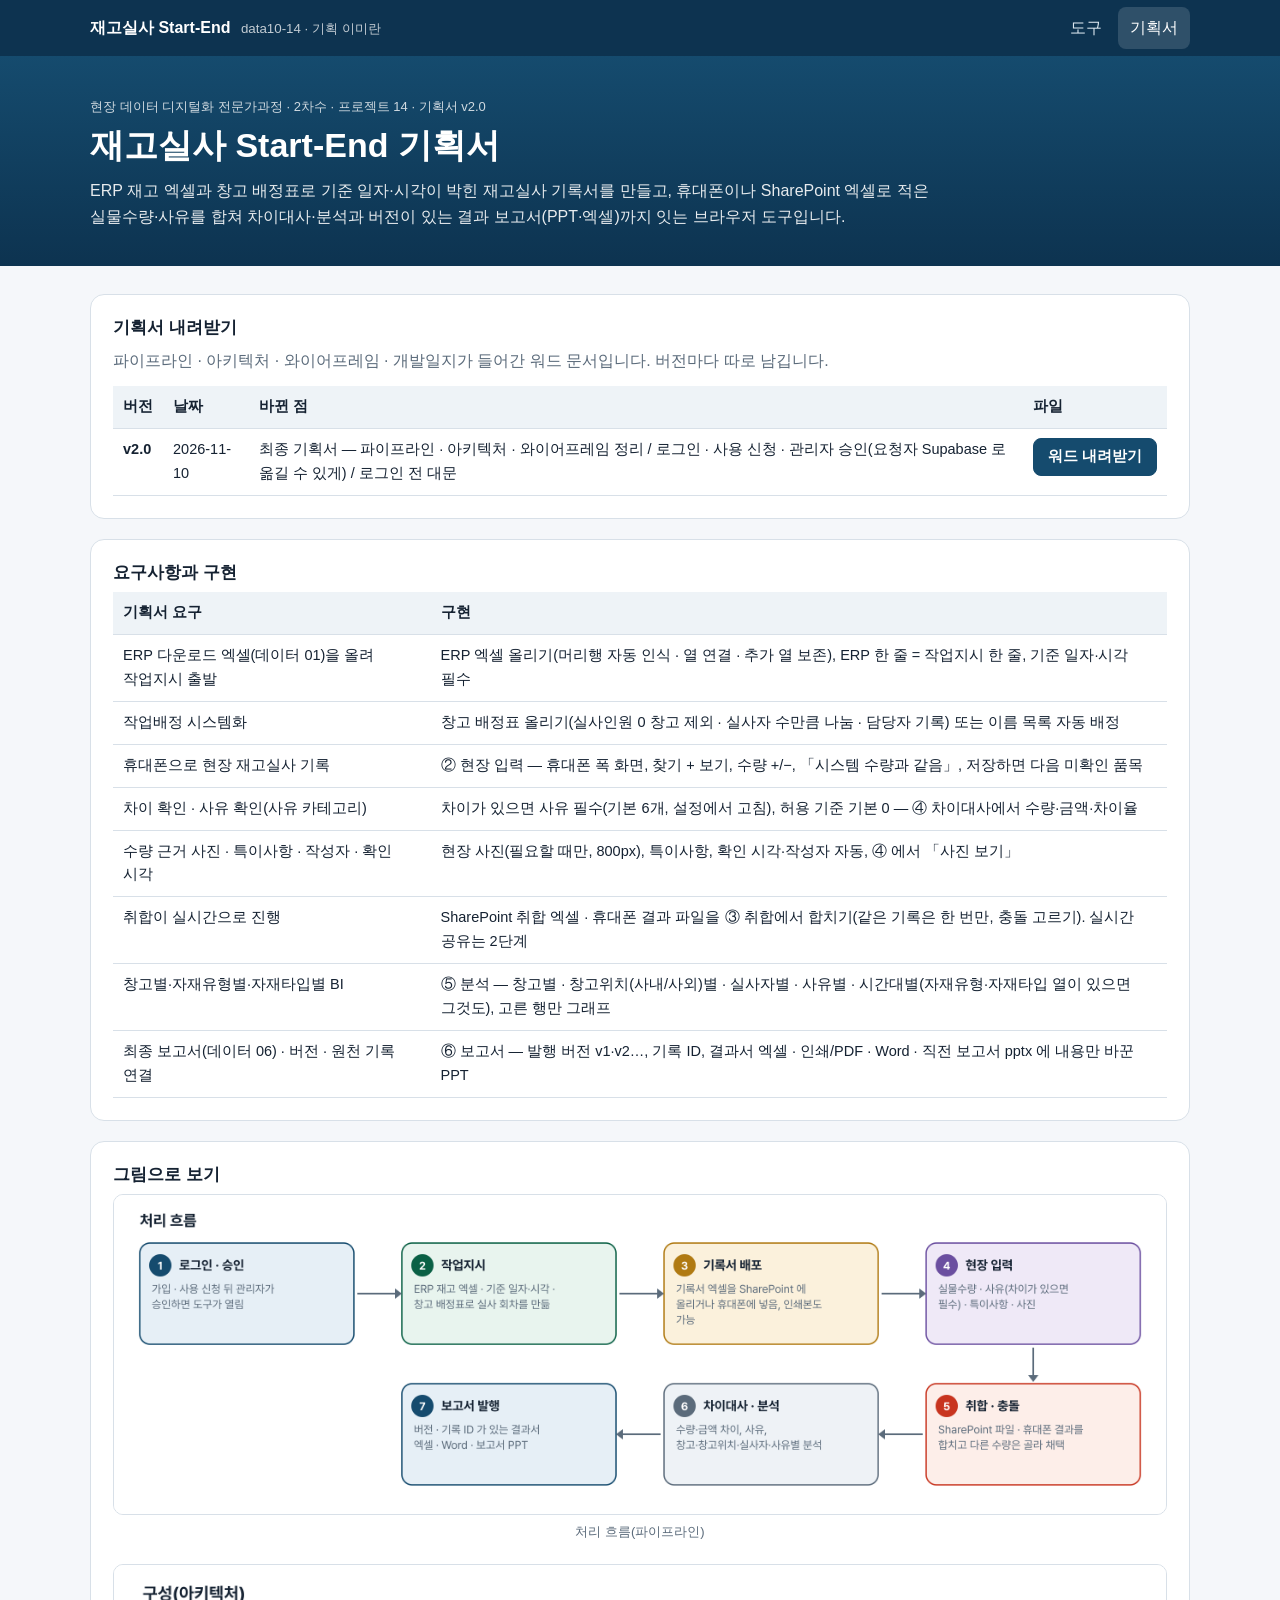
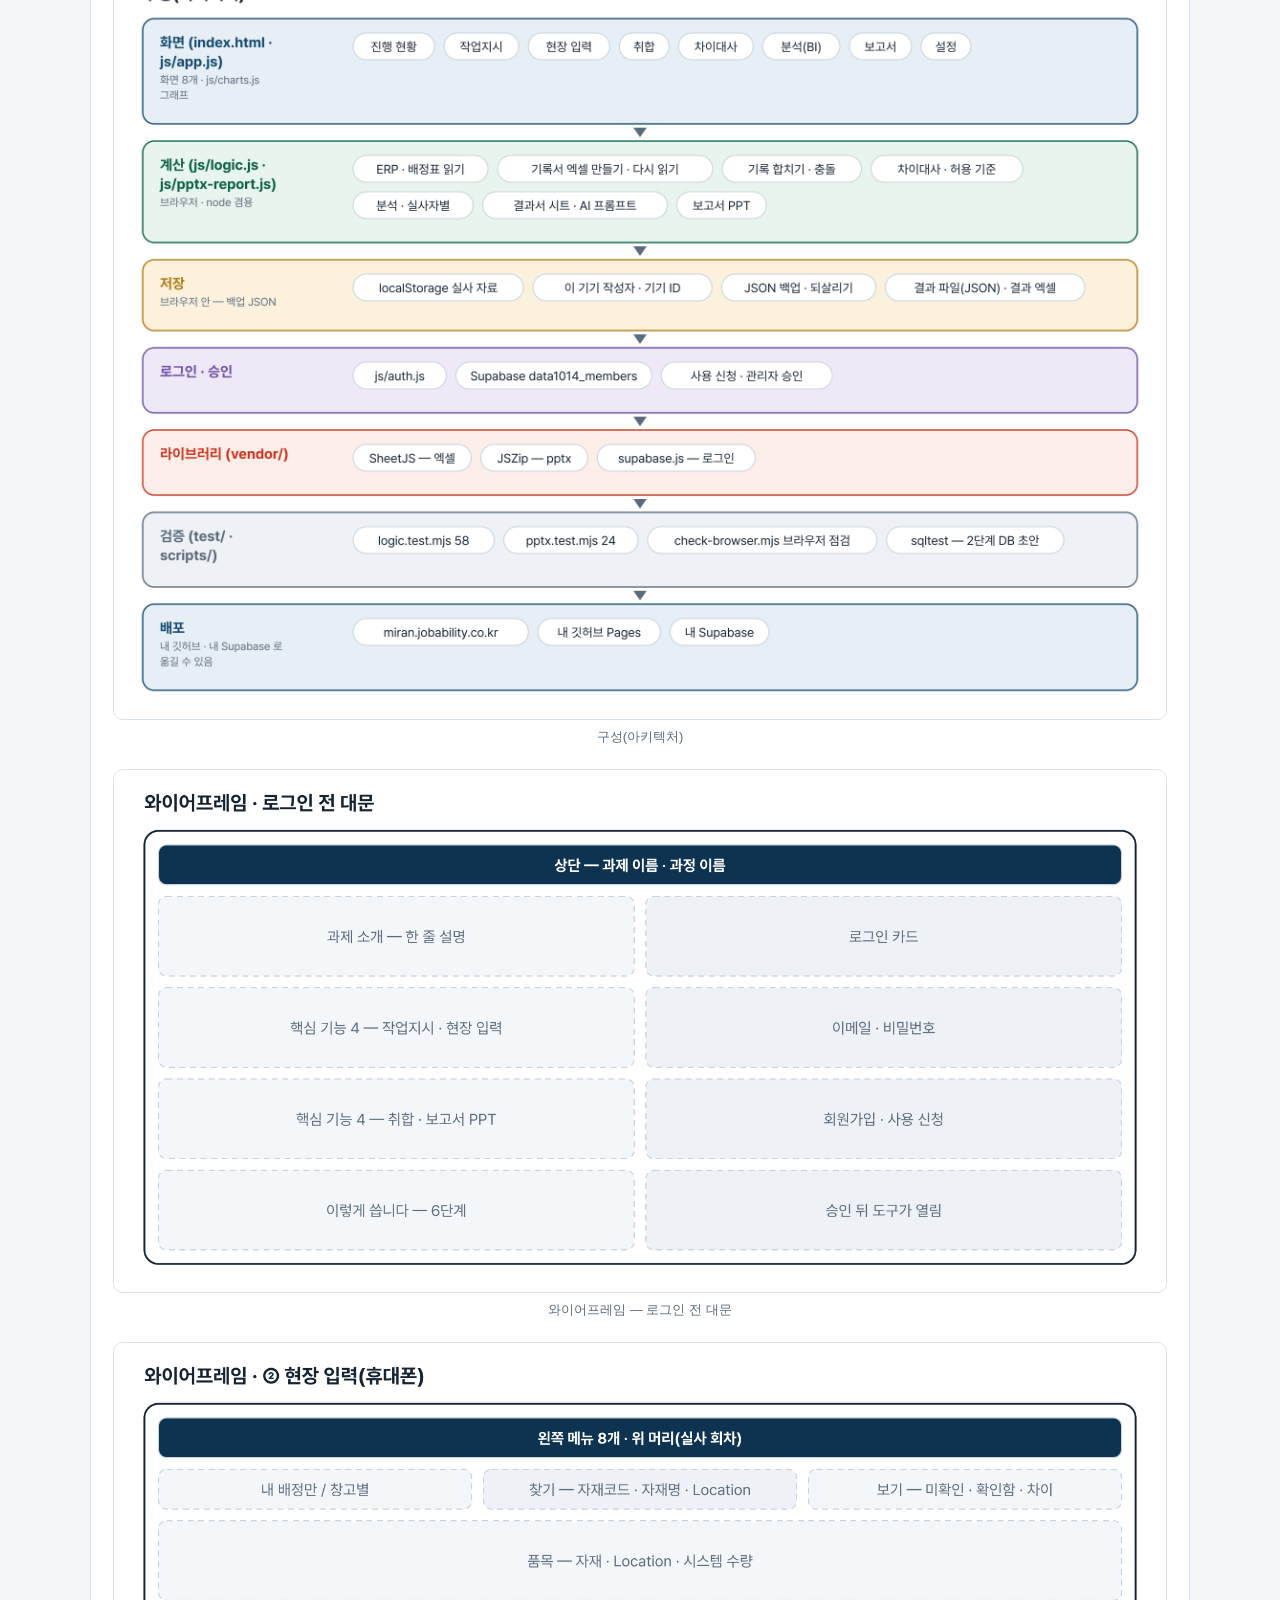
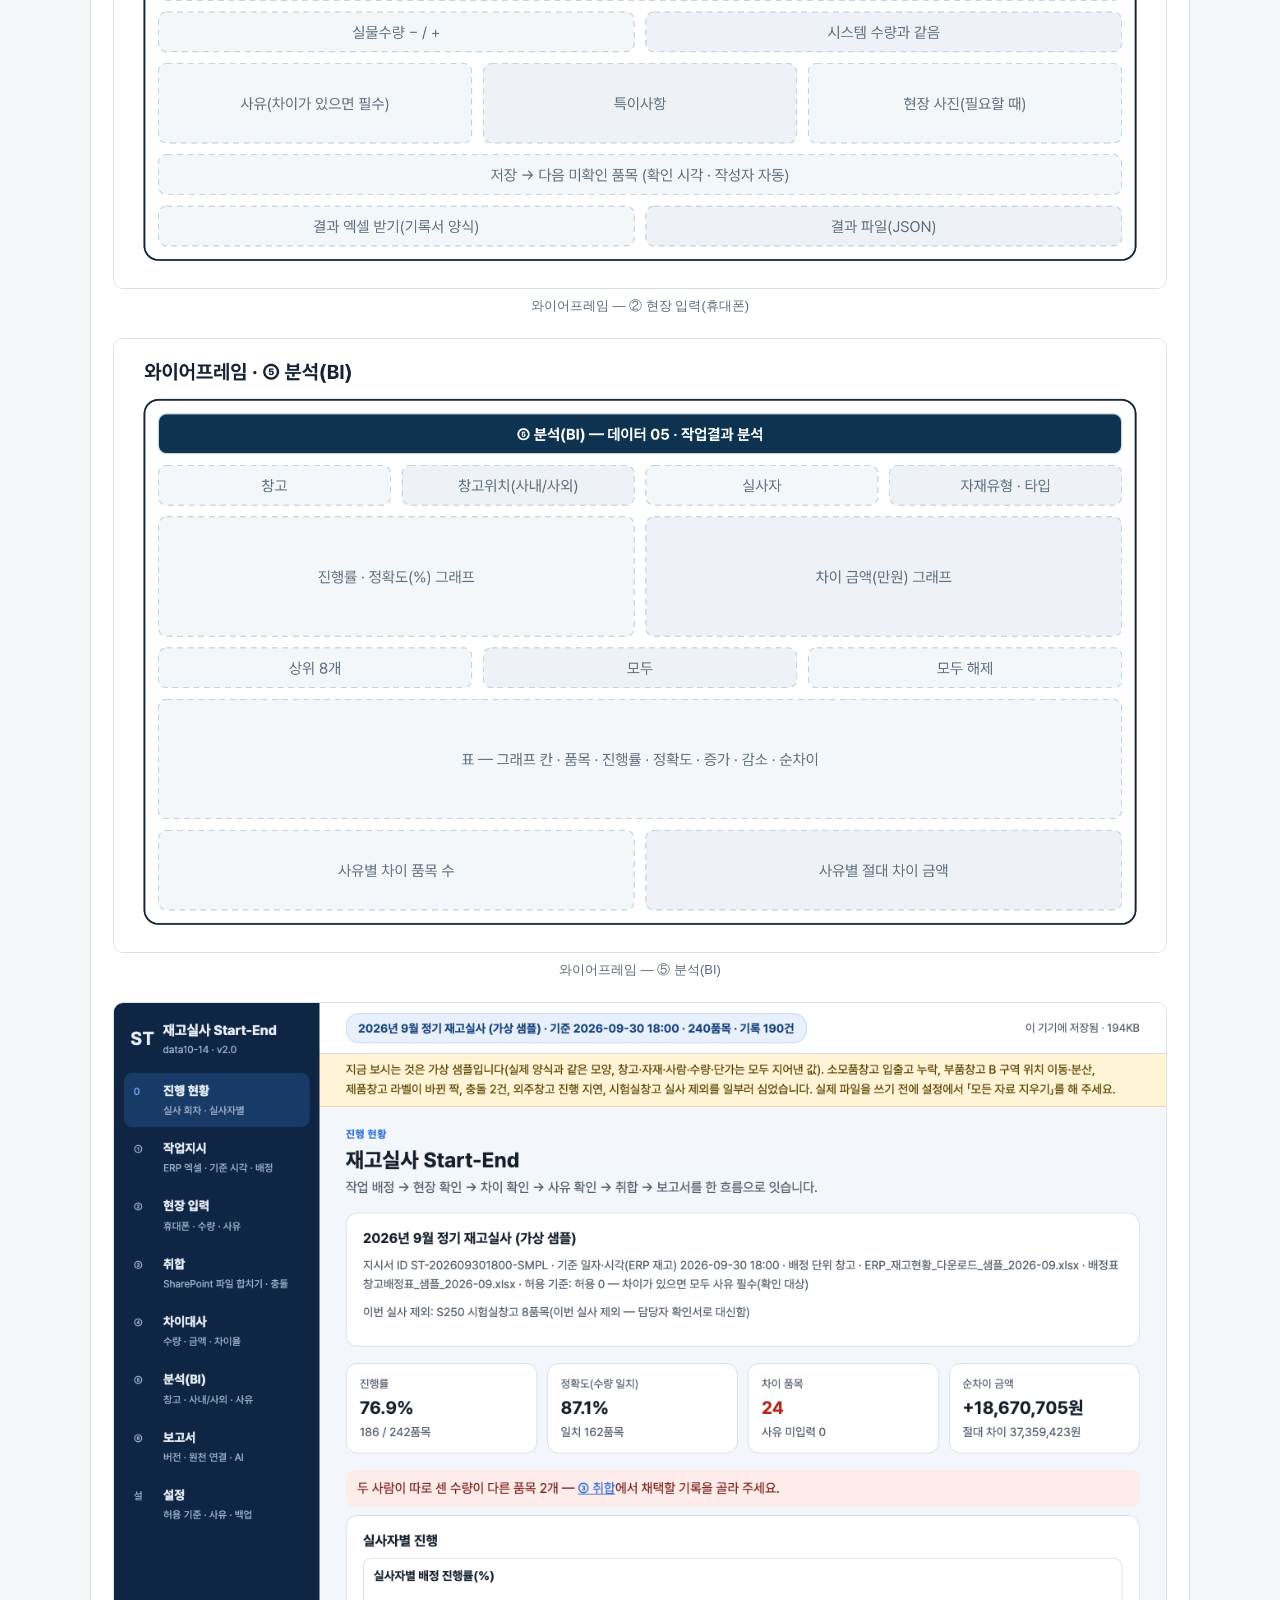
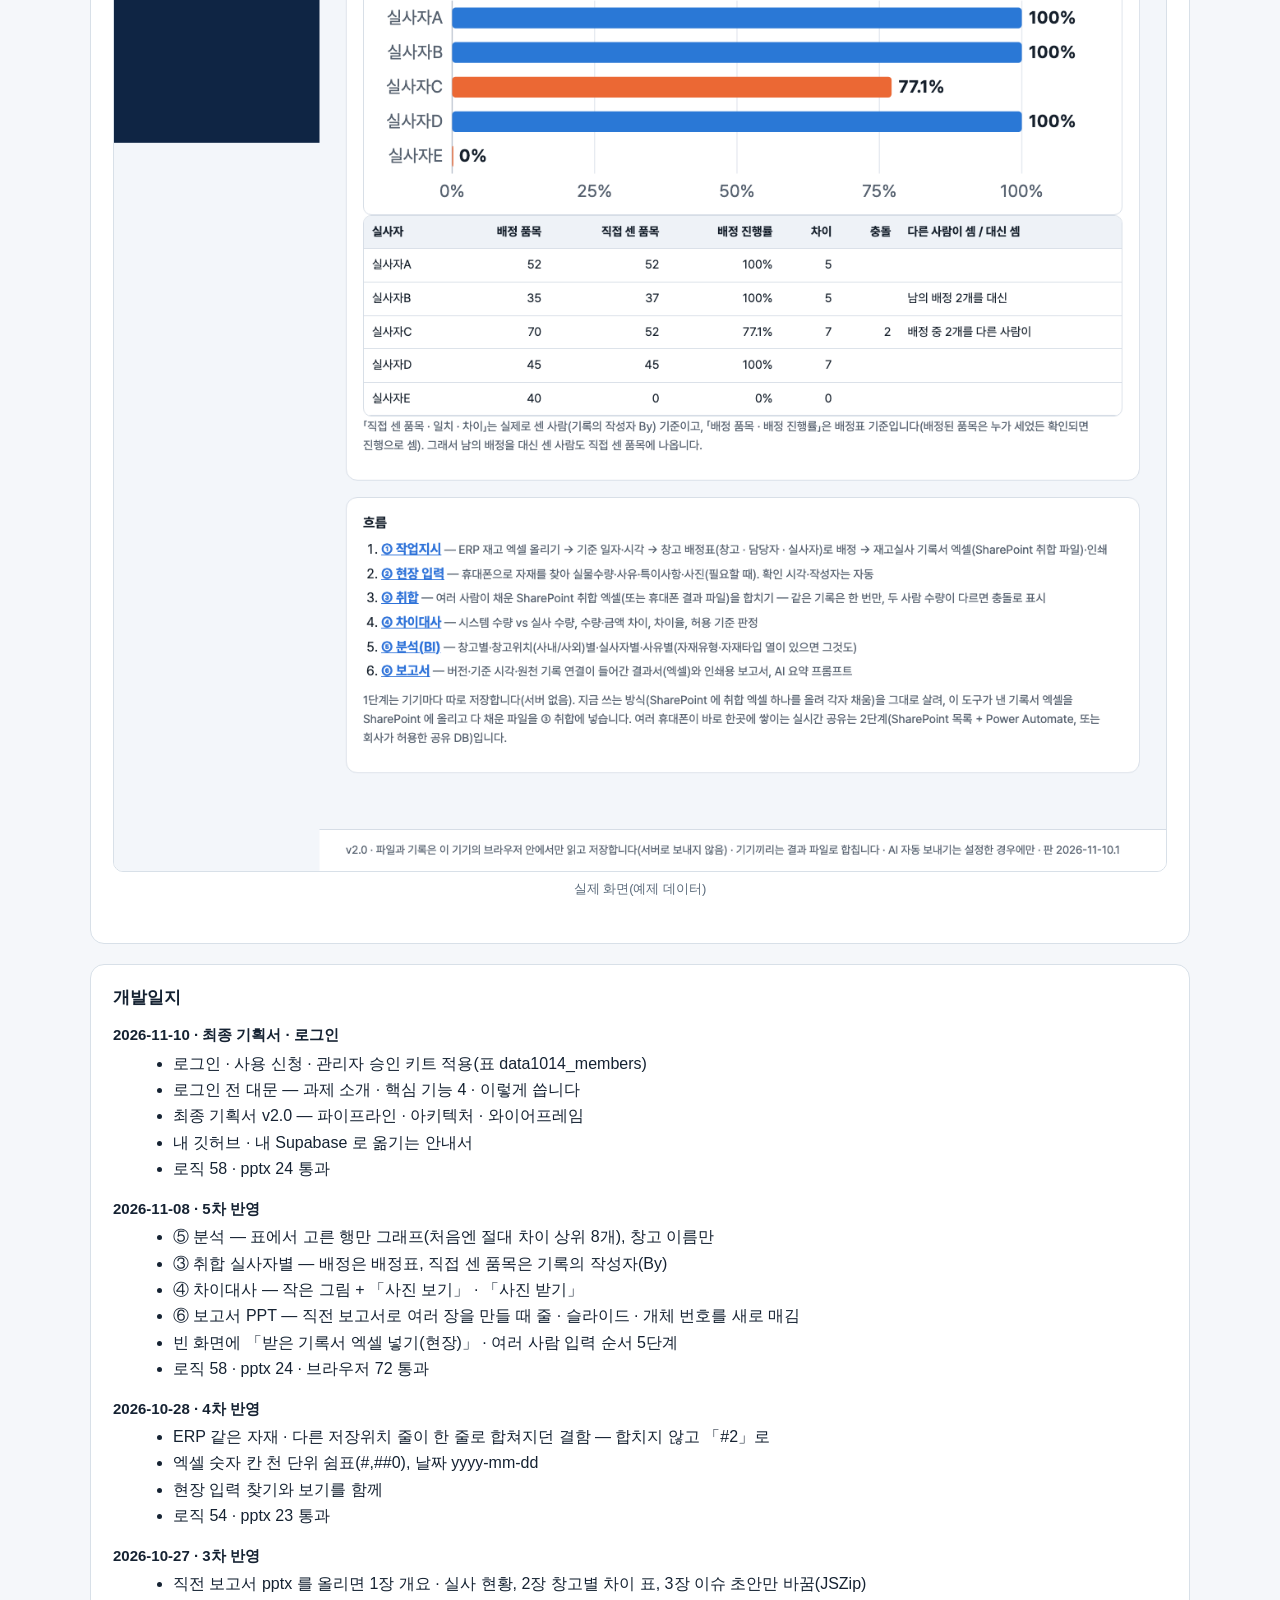
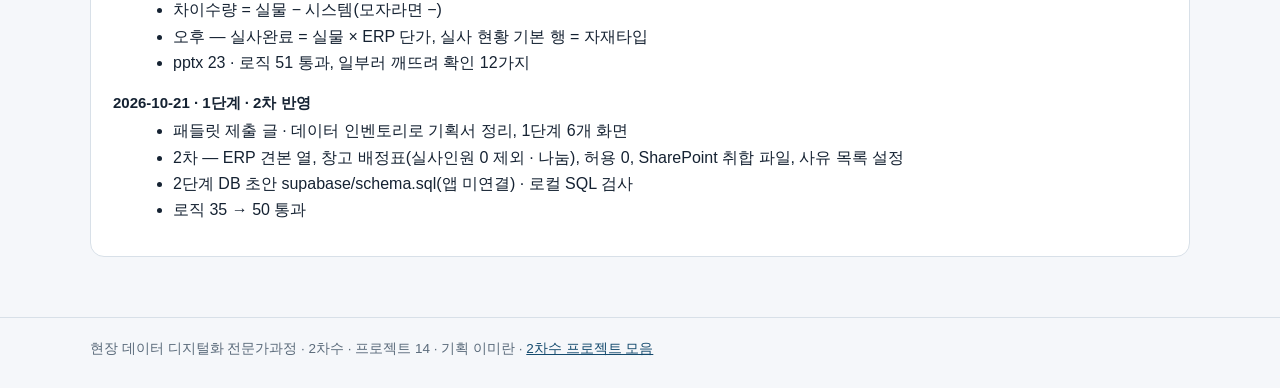
==== plan.html @ 68ce9b61 "v2.0 — 로그인·사용 승인 · 로그인 전 대문 · 최종 기획서 · 요청 반영(08·09·13) Co-Authored-By: Claude Opus 5.5 <noreply@anth" ====
<!DOCTYPE html>
<html lang="ko">
<head>
<meta charset="UTF-8">
<meta name="viewport" content="width=device-width, initial-scale=1.0">
<title>기획서 — 재고실사 Start-End</title>
<meta name="robots" content="index,follow">
<link rel="icon" href="favicon.svg" type="image/svg+xml">
<link rel="stylesheet" href="css/style.css">
<style>
.plan-figs figure{margin:0 0 22px;} .plan-figs img{width:100%;height:auto;border:1px solid var(--line);border-radius:10px;background:#fff;}
.plan-figs figcaption{font-size:13px;color:var(--sub);text-align:center;margin-top:6px;}
.plan td{white-space:normal;} .plan td .btn{min-height:36px;white-space:nowrap;}
h3{font-size:15px;margin:16px 0 6px;} main ul{margin:0 0 10px 20px;}
:root{--ink:#152232;--sub:#5b6b7b;--line:#d8e0e8;--brand:#154b6e;--bg:#f5f7fa;--container-pad:20px}
@media (min-width:640px){:root{--container-pad:28px}} @media (min-width:1024px){:root{--container-pad:40px}}
*{box-sizing:border-box} body{margin:0;background:var(--bg);color:var(--ink);font:16px/1.65 Pretendard,'Apple SD Gothic Neo','Malgun Gothic',sans-serif;word-break:keep-all;overflow-wrap:break-word}
a{color:var(--brand)} .wrap,.topnav-inner{max-width:calc(1100px + 2*var(--container-pad));margin:0 auto;padding:0 var(--container-pad)}
.topnav{background:#0d3350;color:#fff;position:sticky;top:0;z-index:5} .topnav-inner{display:flex;flex-wrap:wrap;align-items:center;justify-content:space-between;gap:8px;min-height:56px}
.topnav-brand{color:#fff;text-decoration:none;font-weight:700} .topnav-brand small{font-weight:400;opacity:.75;margin-left:6px}
.topnav-links{list-style:none;display:flex;gap:4px;margin:0;padding:0} .topnav-links a{color:#dbe7f0;text-decoration:none;padding:8px 12px;border-radius:8px;display:block} .topnav-links a.active,.topnav-links a:hover{background:rgba(255,255,255,.14);color:#fff}
.hero{background:linear-gradient(180deg,#154b6e,#0d3350);color:#fff;padding:40px 0 36px} .hero h1{margin:6px 0 10px;font-size:clamp(24px,3.4vw,34px);color:#fff} .hero p{margin:0;opacity:.9;max-width:860px} .eyebrow{font-size:13px;opacity:.8}
main{padding:28px 0 40px} .card{background:#fff;border:1px solid var(--line);border-radius:14px;padding:22px;margin:0 0 20px} .sub{color:var(--sub)}
.tablewrap{overflow-x:auto} table{border-collapse:collapse;width:100%;font-size:14.5px} th,td{border-bottom:1px solid var(--line);padding:9px 10px;text-align:left;vertical-align:top} th{background:#eef3f7;white-space:nowrap}
.btn{display:inline-flex;align-items:center;justify-content:center;padding:6px 14px;border-radius:8px;border:1px solid var(--brand);text-decoration:none;font-weight:600} .btn.primary{background:var(--brand);color:#fff}
footer{border-top:1px solid var(--line);padding:20px 0 28px;color:var(--sub);font-size:13.5px}
</style>
</head>
<body>
<nav class="topnav" aria-label="주요 메뉴">
  <div class="topnav-inner">
    <a class="topnav-brand" href="index.html">재고실사 Start-End <small>data10-14 · 기획 이미란</small></a>
    <ul class="topnav-links">
      <li><a href="index.html">도구</a></li>
      <li><a href="plan.html" class="active" aria-current="page">기획서</a></li>
    </ul>
  </div>
</nav>
<header class="hero"><div class="wrap">
  <div class="eyebrow">현장 데이터 디지털화 전문가과정 · 2차수 · 프로젝트 14 · 기획서 v2.0</div>
  <h1>재고실사 Start-End 기획서</h1>
  <p>ERP 재고 엑셀과 창고 배정표로 기준 일자·시각이 박힌 재고실사 기록서를 만들고, 휴대폰이나 SharePoint 엑셀로 적은 실물수량·사유를 합쳐 차이대사·분석과 버전이 있는 결과 보고서(PPT·엑셀)까지 잇는 브라우저 도구입니다.</p>
</div></header>
<main><div class="wrap">
<div class="card">
  <h2 style="margin-top:0">기획서 내려받기</h2>
  <p class="sub">파이프라인 · 아키텍처 · 와이어프레임 · 개발일지가 들어간 워드 문서입니다. 버전마다 따로 남깁니다.</p>
  <div class="tablewrap plan"><table><thead><tr><th>버전</th><th>날짜</th><th>바뀐 점</th><th>파일</th></tr></thead><tbody><tr><td><b>v2.0</b></td><td>2026-11-10</td><td>최종 기획서 — 파이프라인 · 아키텍처 · 와이어프레임 정리 / 로그인 · 사용 신청 · 관리자 승인(요청자 Supabase 로 옮길 수 있게) / 로그인 전 대문</td><td><a class="btn primary" href="docs/기획서/data10-14_이미란_재고실사Start-End_기획서_v2.0.docx" download>워드 내려받기</a></td></tr></tbody></table></div>
</div>
<div class="card plan">
  <h2 style="margin-top:0">요구사항과 구현</h2>
  <div class="tablewrap"><table><thead><tr><th>기획서 요구</th><th>구현</th></tr></thead><tbody><tr><td>ERP 다운로드 엑셀(데이터 01)을 올려 작업지시 출발</td><td>ERP 엑셀 올리기(머리행 자동 인식 · 열 연결 · 추가 열 보존), ERP 한 줄 = 작업지시 한 줄, 기준 일자·시각 필수</td></tr><tr><td>작업배정 시스템화</td><td>창고 배정표 올리기(실사인원 0 창고 제외 · 실사자 수만큼 나눔 · 담당자 기록) 또는 이름 목록 자동 배정</td></tr><tr><td>휴대폰으로 현장 재고실사 기록</td><td>② 현장 입력 — 휴대폰 폭 화면, 찾기 + 보기, 수량 +/−, 「시스템 수량과 같음」, 저장하면 다음 미확인 품목</td></tr><tr><td>차이 확인 · 사유 확인(사유 카테고리)</td><td>차이가 있으면 사유 필수(기본 6개, 설정에서 고침), 허용 기준 기본 0 — ④ 차이대사에서 수량·금액·차이율</td></tr><tr><td>수량 근거 사진 · 특이사항 · 작성자 · 확인 시각</td><td>현장 사진(필요할 때만, 800px), 특이사항, 확인 시각·작성자 자동, ④ 에서 「사진 보기」</td></tr><tr><td>취합이 실시간으로 진행</td><td>SharePoint 취합 엑셀 · 휴대폰 결과 파일을 ③ 취합에서 합치기(같은 기록은 한 번만, 충돌 고르기). 실시간 공유는 2단계</td></tr><tr><td>창고별·자재유형별·자재타입별 BI</td><td>⑤ 분석 — 창고별 · 창고위치(사내/사외)별 · 실사자별 · 사유별 · 시간대별(자재유형·자재타입 열이 있으면 그것도), 고른 행만 그래프</td></tr><tr><td>최종 보고서(데이터 06) · 버전 · 원천 기록 연결</td><td>⑥ 보고서 — 발행 버전 v1·v2…, 기록 ID, 결과서 엑셀 · 인쇄/PDF · Word · 직전 보고서 pptx 에 내용만 바꾼 PPT</td></tr></tbody></table></div>
</div>
<div class="card plan-figs"><h2 style="margin-top:0">그림으로 보기</h2><figure><img src="docs/img/pipeline.png" alt="처리 흐름(파이프라인)" loading="lazy"><figcaption>처리 흐름(파이프라인)</figcaption></figure><figure><img src="docs/img/architecture.png" alt="구성(아키텍처)" loading="lazy"><figcaption>구성(아키텍처)</figcaption></figure><figure><img src="docs/img/wireframe-1.png" alt="와이어프레임 — 로그인 전 대문" loading="lazy"><figcaption>와이어프레임 — 로그인 전 대문</figcaption></figure><figure><img src="docs/img/wireframe-2.png" alt="와이어프레임 — ② 현장 입력(휴대폰)" loading="lazy"><figcaption>와이어프레임 — ② 현장 입력(휴대폰)</figcaption></figure><figure><img src="docs/img/wireframe-3.png" alt="와이어프레임 — ⑤ 분석(BI)" loading="lazy"><figcaption>와이어프레임 — ⑤ 분석(BI)</figcaption></figure><figure><img src="docs/img/screen.png" alt="실제 화면(예제 데이터)" loading="lazy"><figcaption>실제 화면(예제 데이터)</figcaption></figure></div>
<div class="card"><h2 style="margin-top:0">개발일지</h2><h3>2026-11-10 · 최종 기획서 · 로그인</h3><ul><li>로그인 · 사용 신청 · 관리자 승인 키트 적용(표 data1014_members)</li><li>로그인 전 대문 — 과제 소개 · 핵심 기능 4 · 이렇게 씁니다</li><li>최종 기획서 v2.0 — 파이프라인 · 아키텍처 · 와이어프레임</li><li>내 깃허브 · 내 Supabase 로 옮기는 안내서</li><li>로직 58 · pptx 24 통과</li></ul><h3>2026-11-08 · 5차 반영</h3><ul><li>⑤ 분석 — 표에서 고른 행만 그래프(처음엔 절대 차이 상위 8개), 창고 이름만</li><li>③ 취합 실사자별 — 배정은 배정표, 직접 센 품목은 기록의 작성자(By)</li><li>④ 차이대사 — 작은 그림 + 「사진 보기」 · 「사진 받기」</li><li>⑥ 보고서 PPT — 직전 보고서로 여러 장을 만들 때 줄 · 슬라이드 · 개체 번호를 새로 매김</li><li>빈 화면에 「받은 기록서 엑셀 넣기(현장)」 · 여러 사람 입력 순서 5단계</li><li>로직 58 · pptx 24 · 브라우저 72 통과</li></ul><h3>2026-10-28 · 4차 반영</h3><ul><li>ERP 같은 자재 · 다른 저장위치 줄이 한 줄로 합쳐지던 결함 — 합치지 않고 「#2」로</li><li>엑셀 숫자 칸 천 단위 쉼표(#,##0), 날짜 yyyy-mm-dd</li><li>현장 입력 찾기와 보기를 함께</li><li>로직 54 · pptx 23 통과</li></ul><h3>2026-10-27 · 3차 반영</h3><ul><li>직전 보고서 pptx 를 올리면 1장 개요 · 실사 현황, 2장 창고별 차이 표, 3장 이슈 초안만 바꿈(JSZip)</li><li>차이수량 = 실물 − 시스템(모자라면 −)</li><li>오후 — 실사완료 = 실물 × ERP 단가, 실사 현황 기본 행 = 자재타입</li><li>pptx 23 · 로직 51 통과, 일부러 깨뜨려 확인 12가지</li></ul><h3>2026-10-21 · 1단계 · 2차 반영</h3><ul><li>패들릿 제출 글 · 데이터 인벤토리로 기획서 정리, 1단계 6개 화면</li><li>2차 — ERP 견본 열, 창고 배정표(실사인원 0 제외 · 나눔), 허용 0, SharePoint 취합 파일, 사유 목록 설정</li><li>2단계 DB 초안 supabase/schema.sql(앱 미연결) · 로컬 SQL 검사</li><li>로직 35 → 50 통과</li></ul></div>
</div></main>
<footer><div class="wrap">현장 데이터 디지털화 전문가과정 · 2차수 · 프로젝트 14 · 기획 이미란 · <a href="https://data10-00.jobability.co.kr/">2차수 프로젝트 모음</a></div></footer>
</body>
</html>
---- css/style.css ----
/* 재고실사 Start-End — 1단계 화면 스타일 (data10-11 의 것을 옮기고 휴대폰 입력 부품을 더함)
   뼈대(짙은 남색 사이드바 + 밝은 본문)와 부품은 data09-25 에서 가져왔습니다.
   360px 까지 반응형, 좁은 화면에서는 사이드바가 위쪽 메뉴로 바뀝니다. 그래프 색은 --series-* 변수. */
:root {
  --container-pad: 16px;
  --bg: #f3f6fa;
  --surface: #ffffff;
  --text: #16202c;
  --muted: #56616f;
  --line: #d6dde6;
  --primary: #2f73d9;
  --primary-dark: #215cb4;
  --primary-soft: #e8f0fc;
  --on-primary: #ffffff;
  --side: #0f2544;
  --side-2: #183a66;
  --on-side: #e7eef8;
  --on-side-muted: #9fb2cc;
  --danger: #b3261e;
  --warn-bg: #fff4d6;
  --ok: #1b6e3a;
  --fact: #1b6e3a;
  --obs: #8a4b00;
  --radius: 10px;
  --series-1: #2a78d6;    /* 진행률·증가 */
  --series-2: #eb6834;    /* 목표 초과·몰린 조건 */
  --series-3: #1baf7a;    /* 목표선 */
  --series-plan: #9aa7b8; /* 작업수량·표본 적음(중립 회색) */
  --caution-bg: #fff4d6;
  --caution: #6b4d00;
}
@media (min-width: 640px) { :root { --container-pad: 24px; } }
@media (min-width: 1024px) { :root { --container-pad: 32px; } }

*, *::before, *::after { box-sizing: border-box; }
html { -webkit-text-size-adjust: 100%; }
body {
  margin: 0;
  background: var(--bg);
  color: var(--text);
  font-family: "Pretendard", "Apple SD Gothic Neo", "Malgun Gothic", "Noto Sans KR", system-ui, sans-serif;
  font-size: 16px;
  line-height: 1.6;
  word-break: keep-all;
  overflow-wrap: break-word;
}
button, input, select, textarea { font: inherit; color: inherit; }
input[type="file"] { max-width: 100%; }
img { max-width: 100%; display: block; }
h1, h2, h3 { line-height: 1.3; margin: 0 0 .5em; }
h1 { font-size: 1.6rem; }
h2 { font-size: 1.2rem; }
h3 { font-size: 1.05rem; }
p { margin: 0 0 .75em; }
a { color: var(--primary); }
.sr { position: absolute; width: 1px; height: 1px; overflow: hidden; clip: rect(0 0 0 0); white-space: nowrap; }
.skip { position: absolute; left: -999px; }
.skip:focus { left: 8px; top: 8px; background: #fff; padding: 8px; z-index: 50; }
[hidden] { display: none !important; }

/* ── 뼈대: 사이드바 + 본문 ─────────────────── */
.shell { display: grid; grid-template-columns: 250px minmax(0, 1fr); min-height: 100vh; }
.side { background: var(--side); color: var(--on-side); padding: 20px 12px; position: sticky; top: 0; height: 100vh; overflow-y: auto; }
.brand { display: flex; align-items: center; gap: 10px; text-decoration: none; color: var(--on-side); padding: 0 8px 18px; }
.brand-mark { font-weight: 800; font-size: 1.4rem; letter-spacing: .02em; }
.brand-text { display: flex; flex-direction: column; min-width: 0; }
.brand-name { font-weight: 800; font-size: 1.05rem; }
.brand-sub { font-size: .78rem; color: var(--on-side-muted); }
.nav { display: flex; flex-direction: column; gap: 4px; }
.nav a {
  display: grid; grid-template-columns: 28px minmax(0, 1fr); gap: 2px 8px; align-items: baseline;
  padding: 10px 12px; border-radius: var(--radius); color: var(--on-side); text-decoration: none;
}
.nav a .no { font-size: .78rem; color: var(--on-side-muted); }
.nav a .t { font-weight: 700; font-size: .95rem; }
.nav a .s { grid-column: 2; font-size: .78rem; color: var(--on-side-muted); }
.nav a:hover { background: rgba(255, 255, 255, .06); }
.nav a[aria-current="page"] { background: var(--side-2); }
.nav a[aria-current="page"] .no { color: #7fb0ff; }

.body { min-width: 0; display: flex; flex-direction: column; }
.topbar {
  display: flex; flex-wrap: wrap; align-items: center; gap: 8px 16px;
  padding: 12px var(--container-pad); background: var(--surface); border-bottom: 1px solid var(--line);
  position: sticky; top: 0; z-index: 10;
}
.scope-chip {
  display: inline-flex; flex-wrap: wrap; gap: 2px 8px; align-items: center; min-width: 0; max-width: 100%;
  padding: 6px 14px; border-radius: 16px; background: var(--primary-soft); border: 1px solid #c3d6f3;
  color: #17427e; font-weight: 700; font-size: .9rem; text-decoration: none;
}
.scope-chip .dim { font-weight: 500; color: var(--muted); }
.topbar-note { margin-left: auto; font-size: .85rem; color: var(--muted); }
.sample-banner { background: var(--warn-bg); border-bottom: 1px solid #e8cf85; color: #5a4400; font-size: .92rem; padding: 8px var(--container-pad); }
.main { padding: 24px var(--container-pad) 48px; width: 100%; max-width: calc(1280px + 2 * var(--container-pad)); }
.main:focus { outline: none; }
.site-footer { margin-top: auto; border-top: 1px solid var(--line); background: var(--surface); color: var(--muted); font-size: .85rem; padding: 14px var(--container-pad); }

@media (max-width: 1023px) {
  .shell { grid-template-columns: minmax(0, 1fr); }
  .side { position: static; height: auto; padding: 12px var(--container-pad); }
  .brand { padding: 0 0 10px; }
  .nav { flex-direction: row; flex-wrap: wrap; gap: 4px; }
  .nav a { display: inline-flex; gap: 6px; padding: 6px 10px; }
  .nav a .s { display: none; }
  .topbar { position: static; }
}

/* ── 공통 부품 ─────────────────────────── */
.stage { font-size: .8rem; font-weight: 800; color: var(--primary); letter-spacing: .04em; margin-bottom: 4px; }
.page-head { display: flex; flex-wrap: wrap; align-items: flex-end; gap: 8px 16px; margin-bottom: 18px; }
.page-head .titles { margin-right: auto; min-width: 0; }
.page-head h1 { margin: 0; }
.page-head .lead { color: var(--muted); margin: 4px 0 0; }
.card { background: var(--surface); border: 1px solid var(--line); border-radius: 14px; padding: 20px; margin-bottom: 20px; min-width: 0; }
.card > h2 { font-size: 1.05rem; }
.note { color: var(--muted); font-size: .9rem; }
.grid-2 { display: grid; grid-template-columns: repeat(2, minmax(0, 1fr)); gap: 20px; }
@media (max-width: 900px) { .grid-2 { grid-template-columns: minmax(0, 1fr); } }

.btn {
  display: inline-flex; align-items: center; justify-content: center; gap: 8px;
  min-height: 44px; padding: 8px 16px; border-radius: var(--radius);
  border: 1px solid var(--line); background: var(--surface); cursor: pointer; font-weight: 700; text-decoration: none; color: var(--text);
}
.btn:hover { border-color: var(--primary); }
.btn:disabled { opacity: .5; cursor: not-allowed; }
.btn-primary { background: var(--primary); color: var(--on-primary); border-color: var(--primary); }
.btn-primary:hover { background: var(--primary-dark); }
.btn-danger { color: var(--danger); border-color: var(--danger); }
.btn-sm { min-height: 36px; padding: 4px 12px; font-size: .9rem; }
.btn-big { min-height: 52px; font-size: 1.05rem; padding: 12px 28px; }
.btn-row { display: flex; flex-wrap: wrap; gap: 8px; }

/* 양식 */
.form-grid { display: grid; grid-template-columns: repeat(3, minmax(0, 1fr)); gap: 14px 18px; }
.form-grid .span-all { grid-column: 1 / -1; }
@media (max-width: 1100px) { .form-grid { grid-template-columns: repeat(2, minmax(0, 1fr)); } }
@media (max-width: 560px) { .form-grid { grid-template-columns: minmax(0, 1fr); } }
.field { display: flex; flex-direction: column; gap: 4px; min-width: 0; }
.field > span { font-weight: 700; font-size: .9rem; }
.field > span .req { color: var(--danger); margin-left: 4px; }
.field input, .field select, .field textarea {
  width: 100%; min-height: 44px; padding: 8px 10px; border: 1px solid var(--line); border-radius: var(--radius); background: var(--surface);
}
.field textarea { min-height: 80px; resize: vertical; }
.field .hint { font-size: .82rem; color: var(--muted); }
.field .err { color: var(--danger); font-size: .88rem; }
.field.invalid input, .field.invalid select, .field.invalid textarea { border-color: var(--danger); }
fieldset.block { border: 1px solid var(--line); border-radius: 14px; padding: 16px 18px 18px; margin: 0 0 18px; background: var(--surface); min-width: 0; }
fieldset.block legend { font-weight: 800; padding: 0 6px; }
details.block { border: 1px solid var(--line); border-radius: 14px; padding: 8px 18px; margin: 0 0 10px; background: var(--surface); min-width: 0; }
details.block[open] { padding-bottom: 16px; }
details.block > summary { font-weight: 800; overflow-wrap: anywhere; }
.view-toggle { display: inline-flex; border: 1px solid var(--line); border-radius: 10px; overflow: hidden; }
.view-toggle button { border: 0; background: var(--surface); padding: 6px 14px; font: inherit; cursor: pointer; min-height: 36px; }
.view-toggle button[aria-pressed="true"] { background: var(--primary); color: #fff; font-weight: 700; }
table.list.pivot td.label { white-space: nowrap; }
table.list.alias td:first-child { font-weight: 700; }
.kind { display: inline-block; font-size: .75rem; font-weight: 800; padding: 1px 8px; border-radius: 999px; margin-left: 6px; vertical-align: middle; }
.kind.fact { background: #e3f3e8; color: var(--fact); }
.kind.obs { background: #fdf0dc; color: var(--obs); }
.kind.meta { background: #eef1f5; color: var(--muted); }
.submit-bar { display: flex; justify-content: flex-end; gap: 8px; flex-wrap: wrap; position: sticky; bottom: 0; background: var(--bg); padding: 12px 0; }

/* 표 */
.table-wrap { overflow-x: auto; border: 1px solid var(--line); border-radius: var(--radius); background: var(--surface); }
table.list { width: 100%; border-collapse: collapse; font-size: .92rem; }
table.list th, table.list td { padding: 8px 10px; border-bottom: 1px solid var(--line); text-align: left; vertical-align: top; }
table.list th { background: #eef2f7; white-space: nowrap; }
table.list td.num, table.list th.num { text-align: right; white-space: nowrap; }
table.list td.zero { color: #a3adba; }
table.list tr.differs td { background: #fffaf0; }
table.list td.blk { color: var(--muted); font-size: .82rem; white-space: nowrap; }
.heat-1 { background: #eef4fd; } .heat-2 { background: #d9e7fb; } .heat-3 { background: #bcd4f7; }

/* 통계 타일 */
.tiles { display: grid; grid-template-columns: repeat(4, minmax(0, 1fr)); gap: 12px; margin-bottom: 20px; }
@media (max-width: 900px) { .tiles { grid-template-columns: repeat(2, minmax(0, 1fr)); } }
.tile { background: var(--surface); border: 1px solid var(--line); border-radius: 14px; padding: 14px 16px; min-width: 0; }
.tile .k { font-size: .85rem; color: var(--muted); }
.tile .v { font-size: 1.6rem; font-weight: 800; }

/* 가져오기 */
.map-grid { display: grid; grid-template-columns: repeat(auto-fill, minmax(260px, 1fr)); gap: 10px 16px; }
.map-row { display: flex; flex-direction: column; gap: 4px; min-width: 0; border: 1px solid var(--line); border-radius: 10px; padding: 8px 10px; background: #fafbfd; }
.map-row .col { font-weight: 800; }
.map-row .ex { font-size: .8rem; color: var(--muted); overflow: hidden; text-overflow: ellipsis; white-space: nowrap; }
.map-row select { min-height: 38px; border: 1px solid var(--line); border-radius: 8px; padding: 4px 8px; background: #fff; width: 100%; }

.alert { padding: 10px 14px; border-radius: var(--radius); margin: 10px 0; }
.alert.warn { background: #fdecea; color: #7a1c14; }
.alert.info { background: #eaf1fa; color: #123a66; }
.empty { text-align: center; padding: 40px 16px; color: var(--muted); }

/* 대화상자·알림 */
.dialog { border: none; border-radius: 12px; padding: 0; width: min(640px, calc(100vw - 32px)); max-height: calc(100vh - 32px); }
.dialog::backdrop { background: rgba(0, 0, 0, .45); }
.dialog-body { padding: 20px; }
.dialog-actions { display: flex; justify-content: flex-end; gap: 8px; margin-top: 16px; flex-wrap: wrap; }
.toast { position: fixed; left: 50%; bottom: 24px; transform: translateX(-50%); background: #1b2430; color: #fff; padding: 12px 18px; border-radius: var(--radius); z-index: 100; max-width: calc(100vw - 32px); }
.toast.error { background: var(--danger); }


/* ── data09-25 에서 이어 온 부품 ─────────── */
.filters { display: grid; grid-template-columns: repeat(auto-fit, minmax(min(100%, 200px), 1fr)); gap: 12px 16px; align-items: end; }
.filters .span-all { grid-column: 1 / -1; margin: 0; }
h2.sec { font-size: 1.15rem; margin: 4px 0 12px; }
.tile .v { font-size: 1.35rem; }
.map-row.missing { border-color: var(--danger); background: #fdf3f2; }
.map-row .req { color: var(--danger); font-size: .78rem; }
details > summary { cursor: pointer; font-weight: 700; padding: 6px 0; min-height: 32px; }
details.warn-list ul { max-height: 240px; overflow: auto; font-size: .88rem; }
details.card.rules > summary { font-weight: 700; }
.charts { display: grid; grid-template-columns: repeat(2, minmax(0, 1fr)); gap: 16px; margin-bottom: 16px; }
@media (max-width: 900px) { .charts { grid-template-columns: minmax(0, 1fr); } }
.fig { margin: 0; border: 1px solid var(--line); border-radius: var(--radius); padding: 10px 12px; min-width: 0; background: var(--surface); }
.fig figcaption { font-weight: 800; font-size: .92rem; }
svg.chart { width: 100%; height: auto; display: block; }
svg.chart .grid { stroke: #e6eaf0; stroke-width: 1; }
svg.chart .axis { stroke: #b9c2ce; stroke-width: 1; }
svg.chart .tick { fill: var(--muted); font-size: 12px; }
svg.chart .ln { fill: none; stroke-width: 2; stroke-linejoin: round; }
svg.chart .dot { stroke: var(--surface); stroke-width: 2; }
.legend { display: flex; flex-wrap: wrap; gap: 4px 14px; font-size: .82rem; color: var(--muted); min-height: 4px; }
.legend .lg { display: inline-flex; align-items: center; gap: 6px; }
.legend i { width: 12px; height: 12px; border-radius: 3px; display: inline-block; }
table.list tr.sum td { background: #eef2f7; font-weight: 700; }
table.list tr.total td { background: #dfe7f2; }
table.list td.indent { padding-left: 22px; }
table.list.weekly td:last-child { min-width: 220px; }
table.list.items input[type="text"], table.list.items input:not([type]) { width: 100%; min-height: 36px; padding: 4px 6px; border: 1px solid var(--line); border-radius: 8px; }
table.list tr.excluded td { color: #8b95a3; }
.an-list { display: grid; gap: 10px; }
.an { border: 1px solid var(--line); border-left-width: 5px; border-radius: var(--radius); padding: 10px 14px; min-width: 0; }
.an.lv-bad { border-left-color: var(--danger); }
.an.lv-warn { border-left-color: #c98500; }
.an-top { display: flex; flex-wrap: wrap; align-items: center; gap: 4px 8px; }
.an-ev { margin: 6px 0 4px; font-weight: 600; }
.an .note { margin: 2px 0; }
.tag.caution { background: var(--caution-bg); color: var(--caution); }
.drop { display: flex; flex-wrap: wrap; align-items: center; gap: 10px 16px; padding: 22px; border: 2px dashed var(--line); border-radius: 14px; background: #fafbfd; margin-bottom: 12px; }
.drop.over { border-color: var(--primary); background: var(--primary-soft); }
.btn { position: relative; }
.btn input[type="file"] { position: absolute; width: 1px; height: 1px; overflow: hidden; clip: rect(0 0 0 0); }
.steps { margin: 8px 0 12px; padding-left: 22px; }
.mono { font-family: ui-monospace, Menlo, Consolas, monospace; font-size: .85rem; }
textarea { width: 100%; min-height: 120px; padding: 8px 10px; border: 1px solid var(--line); border-radius: var(--radius); background: var(--surface); resize: vertical; }
.paper { padding: 28px; }
.rp h1 { font-size: 1.4rem; }
.rp h2 { font-size: 1.1rem; margin-top: 18px; }
.rp .pre { white-space: pre-line; background: #fafbfd; border: 1px solid var(--line); border-radius: var(--radius); padding: 12px 14px; }
.ai-send { display: inline-flex; align-items: center; flex-wrap: wrap; gap: 4px; }
@media (max-width: 700px) { .paper { padding: 16px; } }

@media print {
  .side, .topbar, .site-footer, .sample-banner, .no-print, .toast, .filters { display: none !important; }
  .shell { display: block; }
  body { background: #fff; font-size: 10.5pt; }
  .main { padding: 0; max-width: none; }
  .card { border: none; padding: 0; }
  .table-wrap { overflow: visible; border: none; }
  table.list th, table.list td { padding: 3px 5px; }
}
.mask-box { border: 1px solid var(--line); border-radius: 12px; padding: 10px 14px; margin: 0 0 12px; background: #fafbfd; }
.mask-box .opt { margin: 0; }

/* ── data10-11 추가 ─────────────────────── */
.opt { position: relative; display: flex; gap: 10px; align-items: flex-start; padding: 10px 12px; border: 1px solid var(--line); border-radius: var(--radius); background: var(--surface); cursor: pointer; min-width: 0; }
.opt input { margin-top: 4px; flex: none; width: 18px; height: 18px; accent-color: var(--primary); }
.opt .t { font-weight: 700; display: block; }
.opt .s { font-size: .82rem; color: var(--muted); display: block; }
.tag { display: inline-block; font-size: .75rem; font-weight: 800; padding: 1px 8px; border-radius: 999px; background: #eef1f5; color: var(--muted); }
.tag.warn { background: #fdecea; color: #7a1c14; }
.tag.m4 { background: var(--primary-soft); color: #17427e; }
svg.chart .ref { stroke: var(--series-3); stroke-width: 2; stroke-dasharray: 6 4; }
svg.chart .ref.now { stroke: #8a95a5; }
svg.chart .ref-label { fill: #12704d; font-size: 12px; font-weight: 700; }
svg.chart .ref-label.now { fill: #56616f; }
svg.chart .tick.val { font-weight: 700; fill: var(--text); }
.legend .ref-sw { width: 16px; height: 0; border-top: 2px dashed var(--series-3); border-radius: 0; background: none; }
.legend .ref-sw.now { border-top-color: #8a95a5; }
table.list tr.small td { color: #8b95a3; }
table.list td.over { color: #9a2a12; font-weight: 700; }
table.list.cross td.num { min-width: 86px; }
table.list.cross td.heat-1 { background: #fdf0e8; } table.list.cross td.heat-2 { background: #fbd9c6; } table.list.cross td.heat-3 { background: #f6b896; }
table.list.cross td.low { background: #eaf5ef; }
.small-mark { color: #8b95a3; font-size: .8rem; white-space: nowrap; }
.hot-list { display: grid; gap: 10px; }
.hot { border: 1px solid var(--line); border-left: 5px solid var(--series-2); border-radius: var(--radius); padding: 10px 14px; min-width: 0; }
.hot-top { display: flex; flex-wrap: wrap; gap: 4px 8px; align-items: center; }
.hot-top strong { font-size: 1.02rem; }
.hot .ev { margin: 6px 0 2px; font-weight: 600; }
.hot .note { margin: 2px 0; }
.m4-sec { margin-bottom: 20px; }
.m4-sec > h2 { display: flex; flex-wrap: wrap; gap: 6px 10px; align-items: baseline; }
.dim-grid { display: grid; grid-template-columns: repeat(2, minmax(0, 1fr)); gap: 16px; }
@media (max-width: 1100px) { .dim-grid { grid-template-columns: minmax(0, 1fr); } }
.dim-box { min-width: 0; }
.dim-box h3 { margin-top: 4px; }
.tabs { display: flex; flex-wrap: wrap; gap: 6px; margin-bottom: 12px; }
.tabs button { min-height: 40px; padding: 6px 14px; border: 1px solid var(--line); border-radius: 999px; background: var(--surface); cursor: pointer; font-weight: 700; }
.tabs button[aria-pressed="true"] { background: var(--primary); border-color: var(--primary); color: var(--on-primary); }
.inline-form { display: grid; grid-template-columns: repeat(auto-fit, minmax(min(100%, 160px), 1fr)); gap: 10px 14px; align-items: end; }
.goal { display: flex; flex-wrap: wrap; gap: 4px 12px; align-items: baseline; }
.goal .big { font-size: 1.6rem; font-weight: 800; }
.goal .over { color: #9a2a12; }
.goal .ok { color: var(--ok); }
.tile .v.over { color: #9a2a12; }
.tile .v.ok { color: var(--ok); }
svg.chart.hbar .tick { font-size: 15px; }

/* ── data10-14 추가: 휴대폰 현장 입력 · 취합 · 인쇄 ─────────── */
.tile .v.bad { color: var(--danger); }
.form-grid .span-2 { grid-column: span 2; }
@media (max-width: 1100px) { .form-grid .span-2 { grid-column: 1 / -1; } }
.form-grid.two { grid-template-columns: repeat(2, minmax(0, 1fr)); }
@media (max-width: 420px) { .form-grid.two { grid-template-columns: minmax(0, 1fr); } }
.flow { margin: 0 0 10px; padding-left: 22px; }
.flow li { margin-bottom: 4px; }
.flow a { font-weight: 800; }
.seg { display: flex; flex-wrap: wrap; gap: 8px; }
.pill { position: relative; display: inline-flex; align-items: center; min-height: 44px; padding: 6px 14px; border: 1px solid var(--line); border-radius: 999px; background: var(--surface); cursor: pointer; font-weight: 700; }
.pill input { position: absolute; opacity: 0; width: 1px; height: 1px; }
.pill:has(input:checked) { background: var(--primary); border-color: var(--primary); color: var(--on-primary); }
.pill:has(input:focus-visible) { outline: 2px solid var(--primary); outline-offset: 2px; }
.btn-block { width: 100%; }
.field-top { display: grid; gap: 12px; }
.field-top input[type="search"] { width: 100%; min-height: 48px; font-size: 1.05rem; padding: 8px 12px; border: 1px solid var(--line); border-radius: var(--radius); background: var(--surface); }
.progress-line { display: flex; align-items: center; gap: 10px; flex-wrap: wrap; }
.progress-line .bar { flex: 1 1 160px; height: 10px; background: #e6eaf0; border-radius: 999px; overflow: hidden; min-width: 120px; }
.progress-line .bar i { display: block; height: 100%; background: var(--series-1); }
.item-list { display: grid; gap: 8px; margin-bottom: 20px; }
.item { background: var(--surface); border: 1px solid var(--line); border-radius: 12px; min-width: 0; }
.item.open { border-color: var(--primary); box-shadow: 0 0 0 1px var(--primary); }
.item-head { display: grid; grid-template-columns: minmax(0, 1fr) auto; gap: 2px 10px; width: 100%; text-align: left; background: none; border: 0; padding: 12px 14px; cursor: pointer; min-height: 56px; font: inherit; color: inherit; }
.item-head .ih-main { grid-column: 1; overflow-wrap: anywhere; }
.item-head .ih-sub { grid-column: 1; font-size: .85rem; color: var(--muted); }
.item-head .state { grid-column: 2; grid-row: 1 / span 2; align-self: center; font-size: .82rem; font-weight: 800; padding: 3px 10px; border-radius: 999px; white-space: nowrap; }
.state.todo { background: #eef1f5; color: var(--muted); }
.state.ok { background: #e3f3e8; color: var(--ok); }
.state.diff { background: #fdf0dc; color: var(--obs); }
.state.conflict { background: #fdecea; color: #7a1c14; }
.count-form { display: grid; gap: 12px; padding: 0 14px 16px; }
.stepper { display: grid; grid-template-columns: 56px minmax(0, 1fr) 56px; gap: 8px; }
.stepper .btn { min-height: 56px; font-size: 1.4rem; padding: 0; }
.stepper input.qty { min-height: 56px; font-size: 1.5rem; font-weight: 800; text-align: center; border: 1px solid var(--line); border-radius: var(--radius); width: 100%; min-width: 0; }
.diff-out { font-weight: 700; padding: 8px 12px; border-radius: var(--radius); background: #eef1f5; }
.diff-out.ok { background: #e3f3e8; color: var(--ok); }
.diff-out.bad { background: #fdf0dc; color: var(--obs); }
.reasons .pill { min-height: 44px; }
.photo-row { display: flex; align-items: center; gap: 10px; flex-wrap: wrap; }
.entry-list { display: grid; gap: 8px; }
.entry-row { display: flex; align-items: center; justify-content: space-between; gap: 10px; border: 1px solid var(--line); border-radius: var(--radius); padding: 8px 12px; min-width: 0; }
.conf-list { display: grid; gap: 12px; }
.conf { border: 1px solid var(--line); border-left: 5px solid var(--series-plan); border-radius: var(--radius); padding: 10px 14px; display: grid; gap: 8px; min-width: 0; }
.conf.open { border-left-color: var(--danger); }
.print-area { display: none; }
@media (max-width: 640px) {
  .nav { flex-wrap: nowrap; overflow-x: auto; -webkit-overflow-scrolling: touch; padding-bottom: 4px; }
  .nav a { flex: none; }
  .brand-mark { font-size: 1.1rem; }
  .brand { padding-bottom: 6px; }
  .topbar { flex-wrap: wrap; }
  .topbar-note { margin-left: 0; }
  .main { padding-top: 16px; }
  h1 { font-size: 1.35rem; }
  .card { padding: 14px; }
  .tile .v { font-size: 1.15rem; }
}
@media print {
  body.printing-order .shell, body.printing-order .toast { display: none !important; }
  body.printing-order .print-area { display: block; }
  .print-sheet { page-break-after: always; break-after: page; }
  .print-sheet h1 { font-size: 14pt; margin: 0 0 4pt; }
  .print-sheet table { width: 100%; border-collapse: collapse; font-size: 9pt; }
  .print-sheet th, .print-sheet td { border: 1px solid #888; padding: 3px 4px; }
  .print-sheet td:nth-child(7), .print-sheet td:nth-child(8), .print-sheet td:nth-child(9) { min-width: 60px; }
  .print-sheet .sign { margin-top: 14pt; }
}
.view-toggle { flex-wrap: wrap; max-width: 100%; }

/* 11-08 — 차이대사 사진 보기 · 분석(BI) 그래프 행 고르기 */
.photo-btn { display: inline-flex; align-items: center; gap: 6px; padding: 2px 8px; vertical-align: middle; }
.photo-thumb { width: 28px; height: 28px; object-fit: cover; border-radius: 4px; display: block; }
.photo-dialog { width: min(860px, calc(100vw - 32px)); }
.photo-full { display: block; max-width: 100%; max-height: calc(100vh - 220px); margin: 8px auto 0; border-radius: 8px; }
.bi-pick { align-items: center; margin: 0 0 8px; }
table.list.bi td:first-child, table.list.bi th:first-child { width: 1%; text-align: center; }
svg.chart text.tick tspan { font: inherit; }
.team-steps { margin-top: 12px; text-align: left; }
.team-steps summary { cursor: pointer; font-weight: 700; }
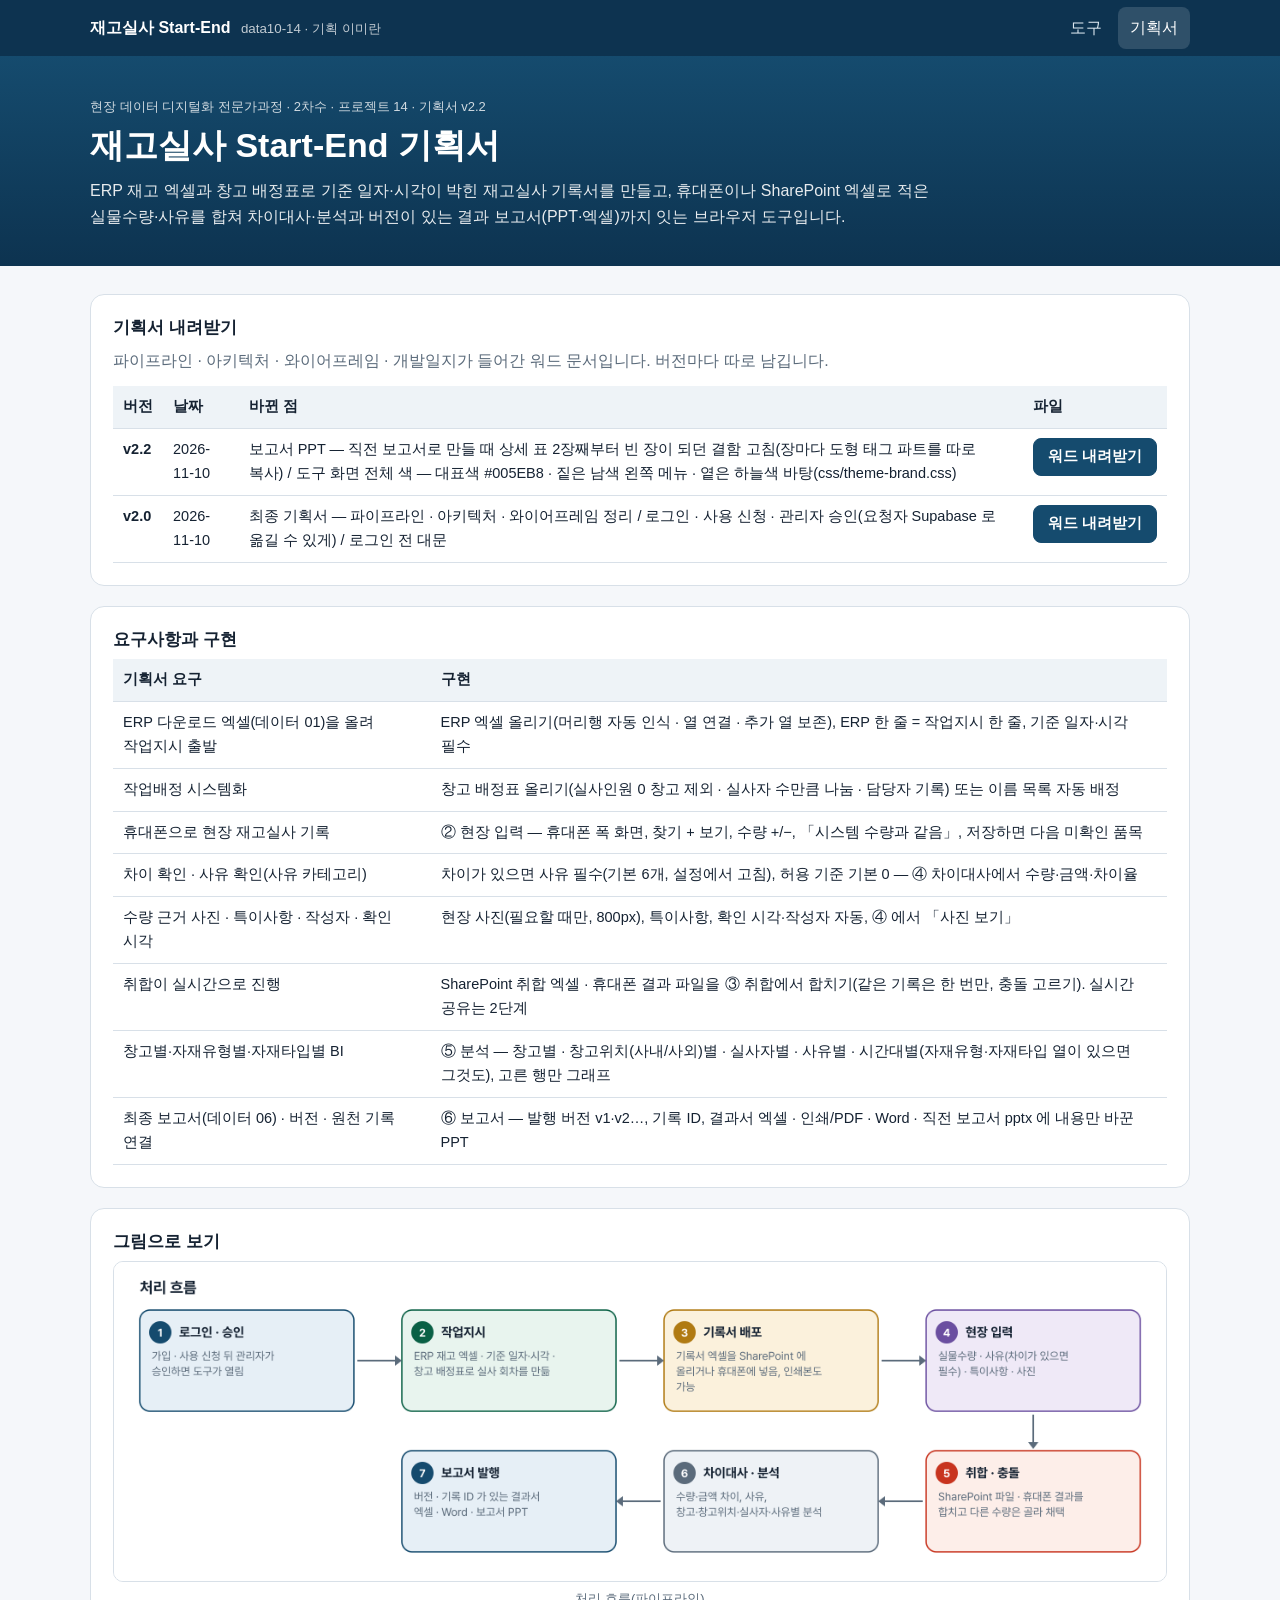
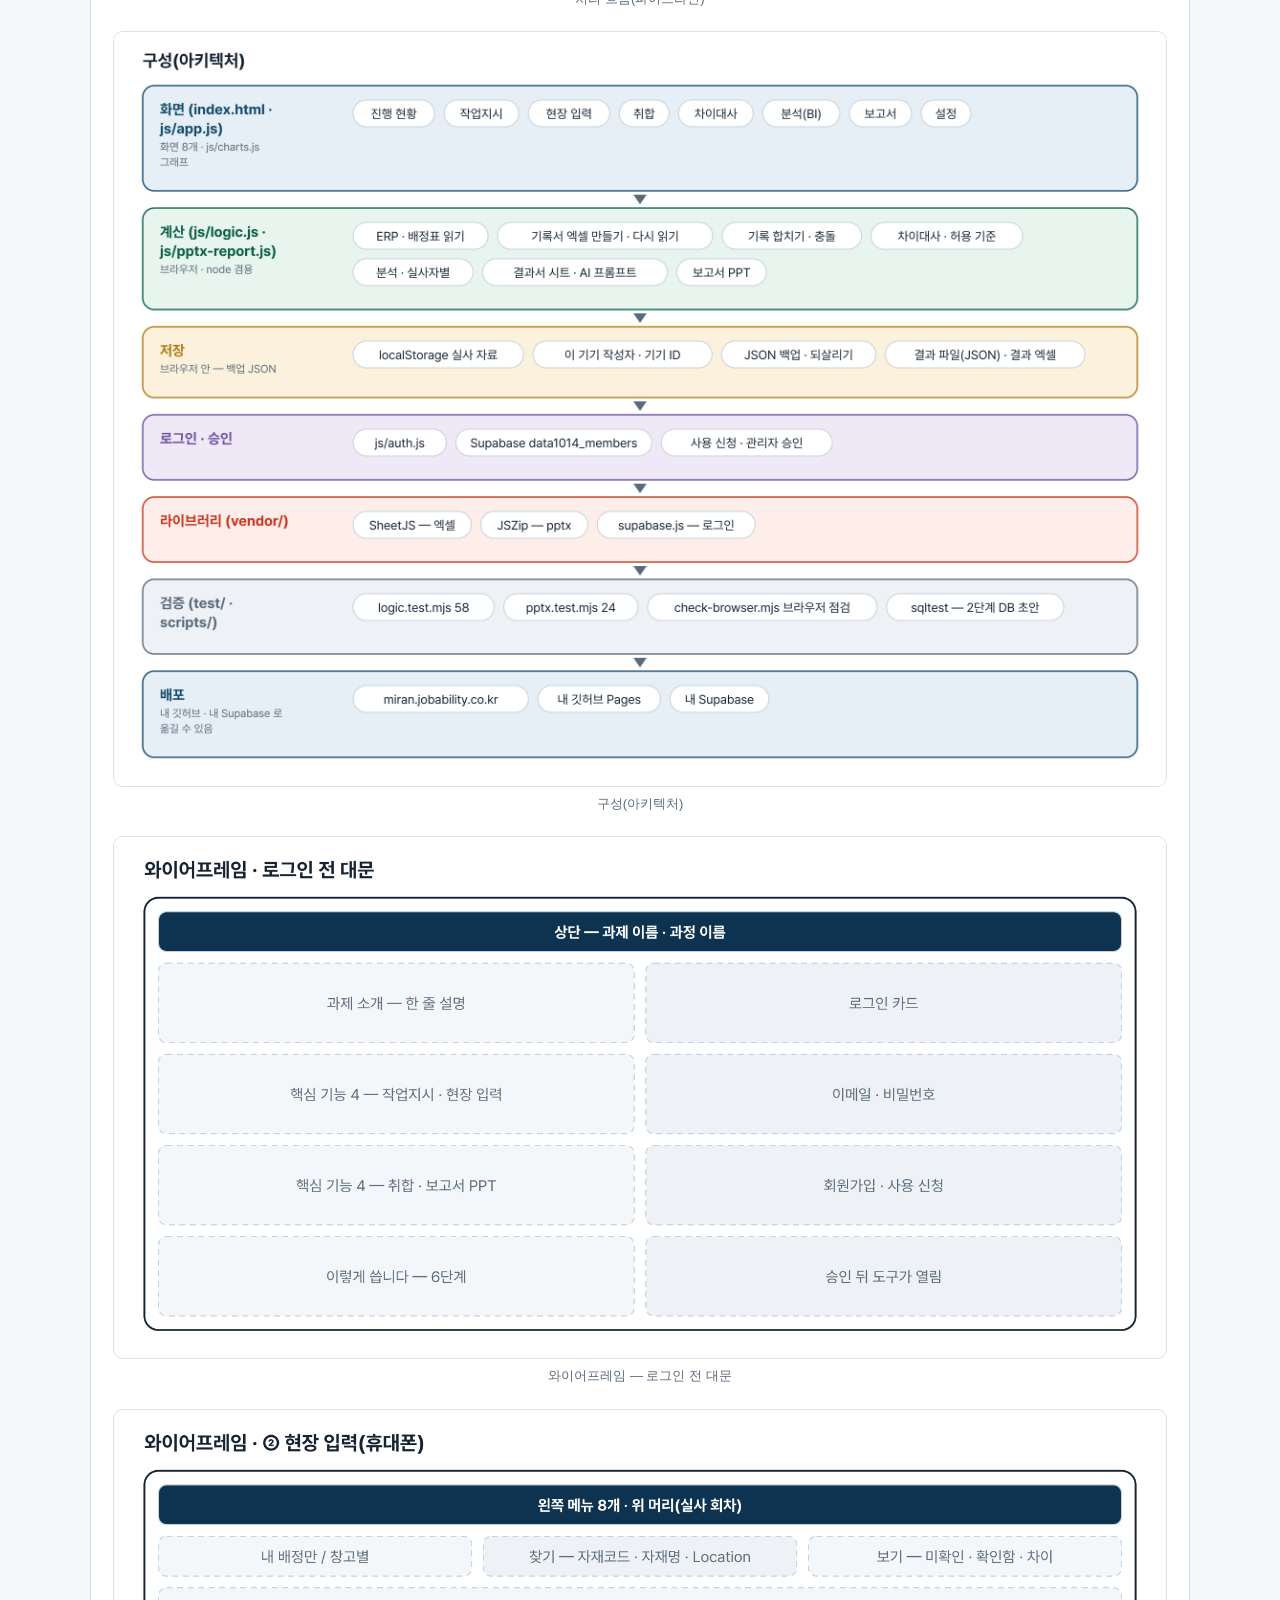
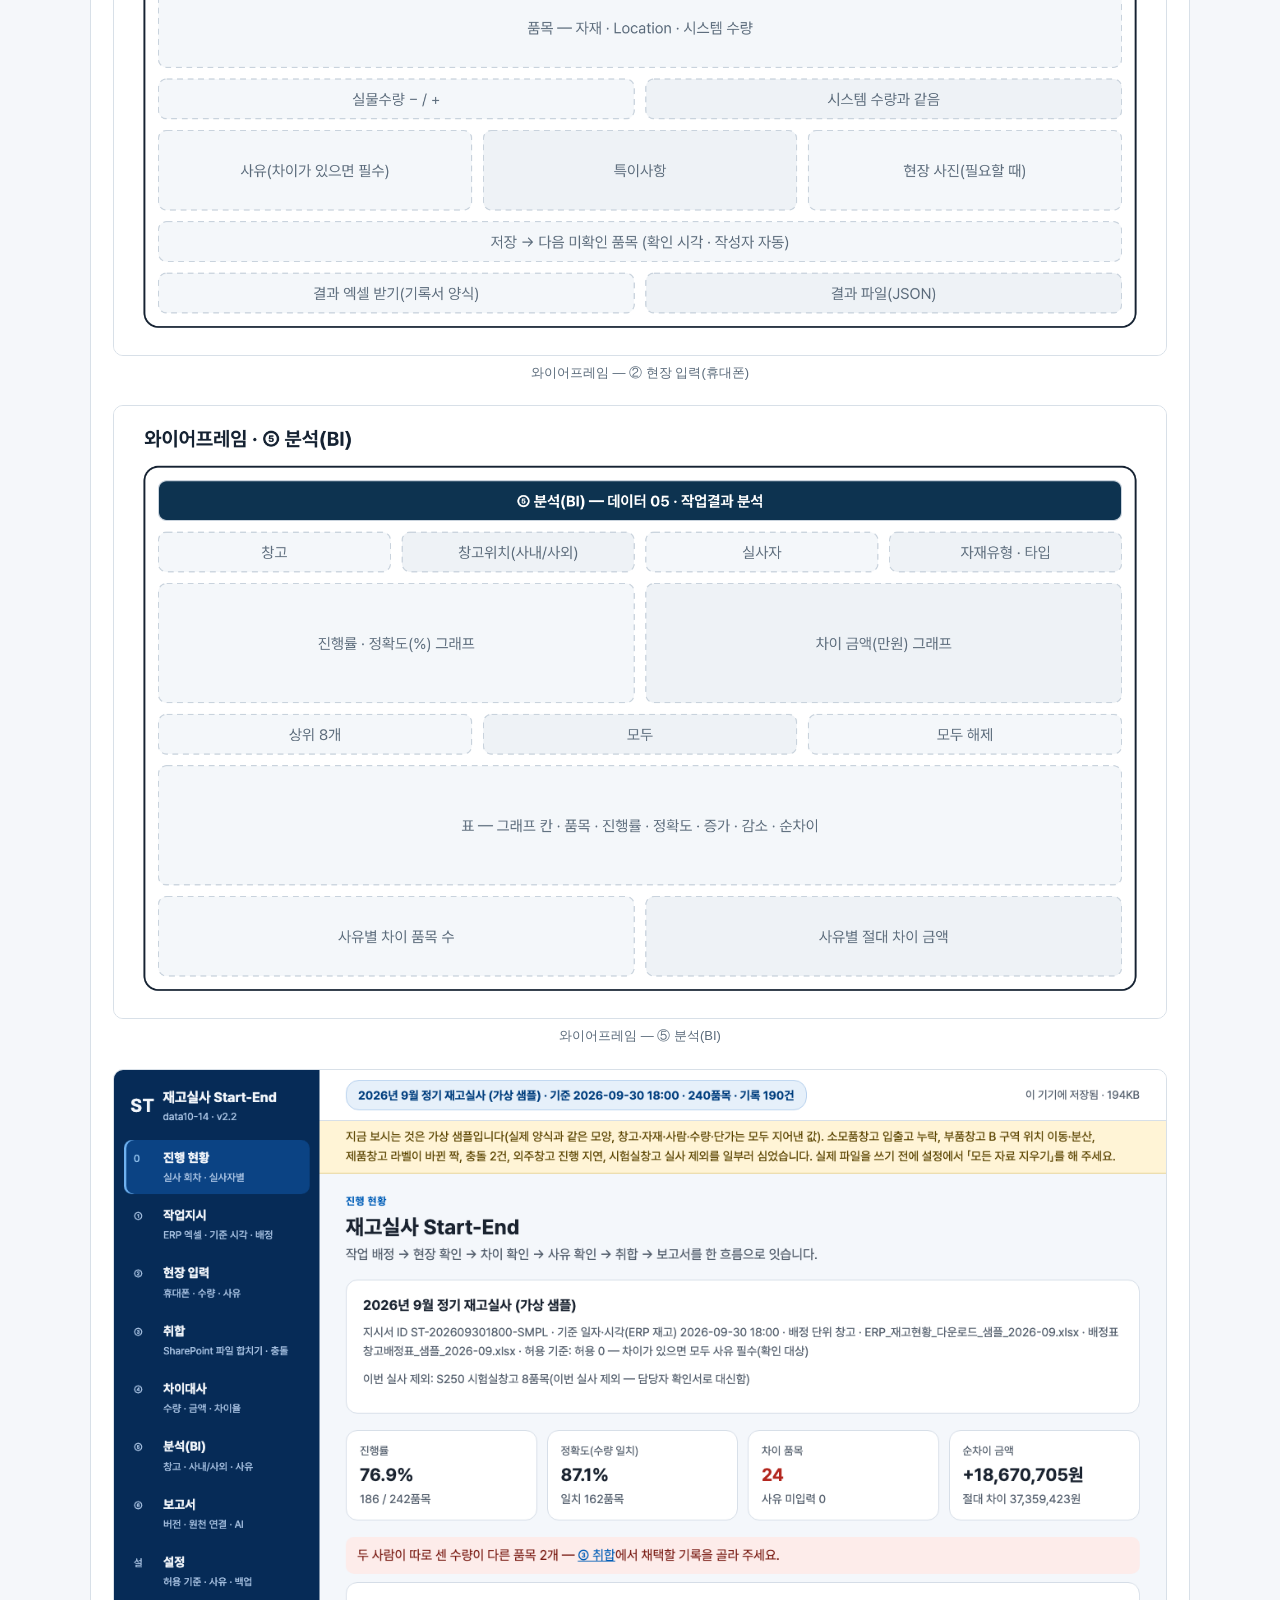
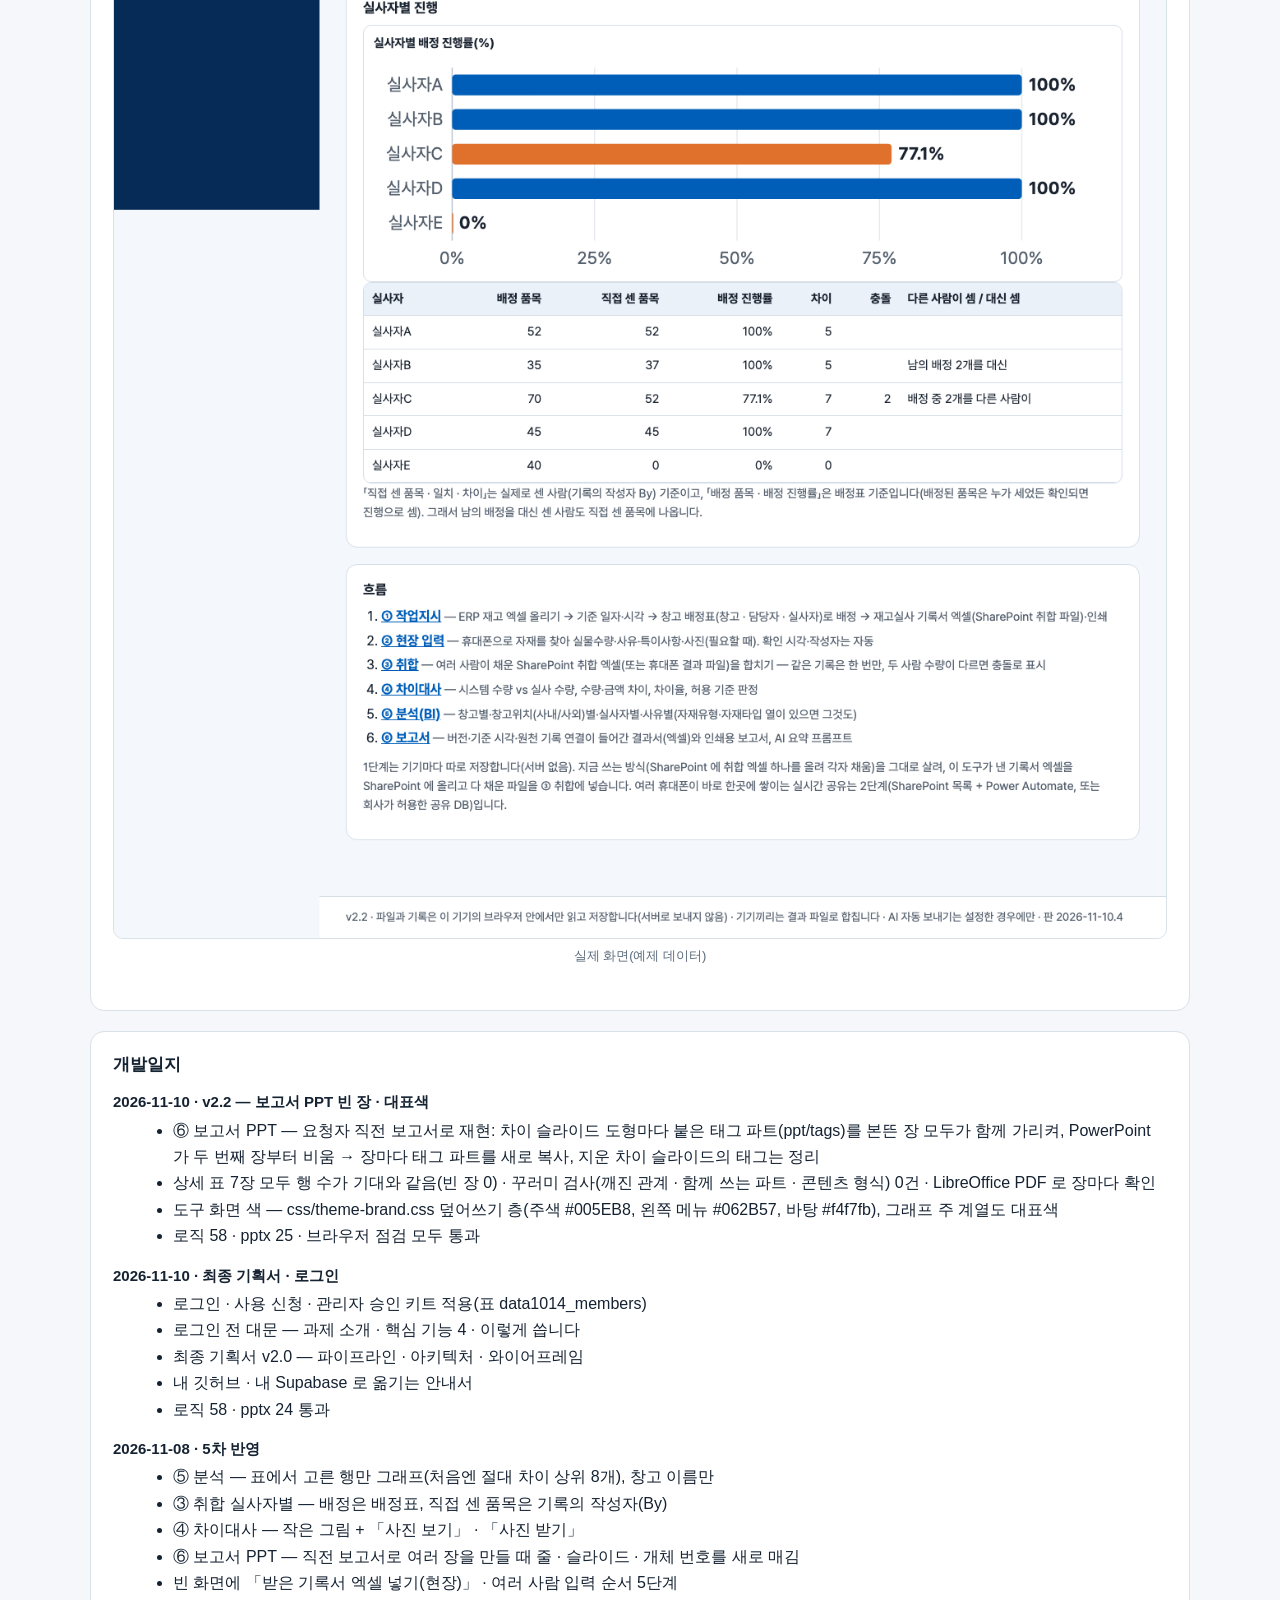
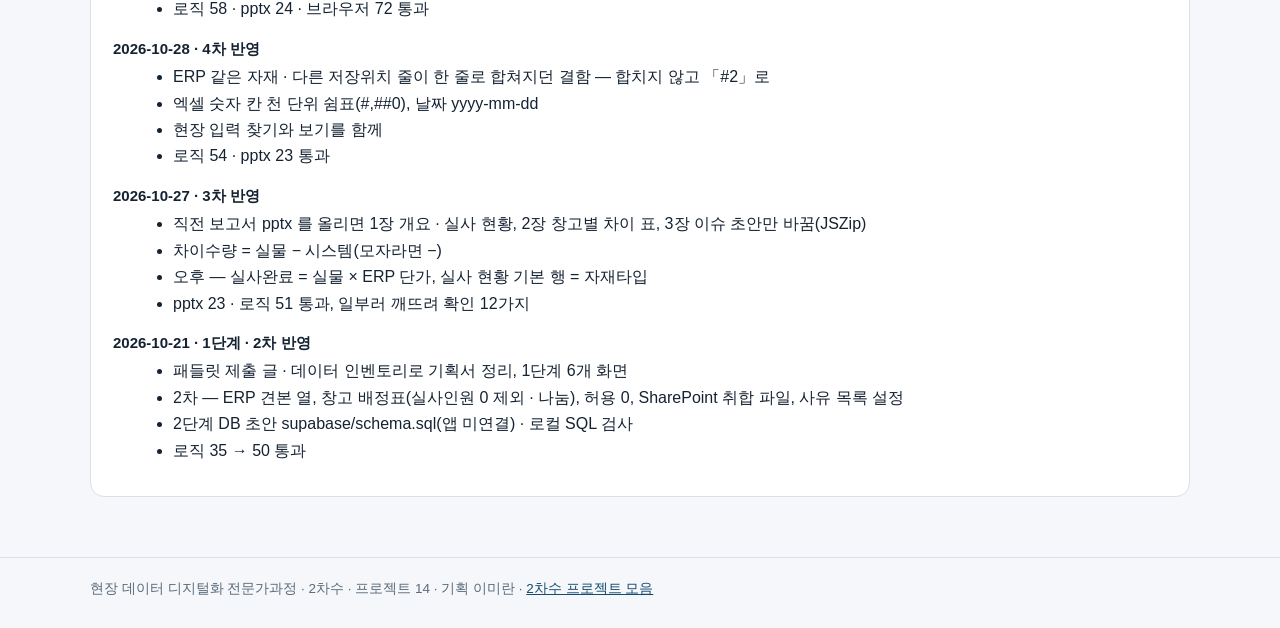
==== commit 779810b5: "대문 디자인 반영(01 회사 색 · 06 · 13 대문 그림 · 14 사진 배경) · 판 2026-11-10.3 Co-Authored-By: Claude Opus 5.5 <nore" ====
--- a/plan.html
+++ b/plan.html
@@ -37,7 +37,7 @@
   </div>
 </nav>
 <header class="hero"><div class="wrap">
-  <div class="eyebrow">현장 데이터 디지털화 전문가과정 · 2차수 · 프로젝트 14 · 기획서 v2.0</div>
+  <div class="eyebrow">현장 데이터 디지털화 전문가과정 · 2차수 · 프로젝트 14 · 기획서 v2.2</div>
   <h1>재고실사 Start-End 기획서</h1>
   <p>ERP 재고 엑셀과 창고 배정표로 기준 일자·시각이 박힌 재고실사 기록서를 만들고, 휴대폰이나 SharePoint 엑셀로 적은 실물수량·사유를 합쳐 차이대사·분석과 버전이 있는 결과 보고서(PPT·엑셀)까지 잇는 브라우저 도구입니다.</p>
 </div></header>
@@ -45,14 +45,14 @@
 <div class="card">
   <h2 style="margin-top:0">기획서 내려받기</h2>
   <p class="sub">파이프라인 · 아키텍처 · 와이어프레임 · 개발일지가 들어간 워드 문서입니다. 버전마다 따로 남깁니다.</p>
-  <div class="tablewrap plan"><table><thead><tr><th>버전</th><th>날짜</th><th>바뀐 점</th><th>파일</th></tr></thead><tbody><tr><td><b>v2.0</b></td><td>2026-11-10</td><td>최종 기획서 — 파이프라인 · 아키텍처 · 와이어프레임 정리 / 로그인 · 사용 신청 · 관리자 승인(요청자 Supabase 로 옮길 수 있게) / 로그인 전 대문</td><td><a class="btn primary" href="docs/기획서/data10-14_이미란_재고실사Start-End_기획서_v2.0.docx" download>워드 내려받기</a></td></tr></tbody></table></div>
+  <div class="tablewrap plan"><table><thead><tr><th>버전</th><th>날짜</th><th>바뀐 점</th><th>파일</th></tr></thead><tbody><tr><td><b>v2.2</b></td><td>2026-11-10</td><td>보고서 PPT — 직전 보고서로 만들 때 상세 표 2장째부터 빈 장이 되던 결함 고침(장마다 도형 태그 파트를 따로 복사) / 도구 화면 전체 색 — 대표색 #005EB8 · 짙은 남색 왼쪽 메뉴 · 옅은 하늘색 바탕(css/theme-brand.css)</td><td><a class="btn primary" href="docs/기획서/data10-14_이미란_재고실사Start-End_기획서_v2.2.docx" download>워드 내려받기</a></td></tr><tr><td><b>v2.0</b></td><td>2026-11-10</td><td>최종 기획서 — 파이프라인 · 아키텍처 · 와이어프레임 정리 / 로그인 · 사용 신청 · 관리자 승인(요청자 Supabase 로 옮길 수 있게) / 로그인 전 대문</td><td><a class="btn primary" href="docs/기획서/data10-14_이미란_재고실사Start-End_기획서_v2.0.docx" download>워드 내려받기</a></td></tr></tbody></table></div>
 </div>
 <div class="card plan">
   <h2 style="margin-top:0">요구사항과 구현</h2>
   <div class="tablewrap"><table><thead><tr><th>기획서 요구</th><th>구현</th></tr></thead><tbody><tr><td>ERP 다운로드 엑셀(데이터 01)을 올려 작업지시 출발</td><td>ERP 엑셀 올리기(머리행 자동 인식 · 열 연결 · 추가 열 보존), ERP 한 줄 = 작업지시 한 줄, 기준 일자·시각 필수</td></tr><tr><td>작업배정 시스템화</td><td>창고 배정표 올리기(실사인원 0 창고 제외 · 실사자 수만큼 나눔 · 담당자 기록) 또는 이름 목록 자동 배정</td></tr><tr><td>휴대폰으로 현장 재고실사 기록</td><td>② 현장 입력 — 휴대폰 폭 화면, 찾기 + 보기, 수량 +/−, 「시스템 수량과 같음」, 저장하면 다음 미확인 품목</td></tr><tr><td>차이 확인 · 사유 확인(사유 카테고리)</td><td>차이가 있으면 사유 필수(기본 6개, 설정에서 고침), 허용 기준 기본 0 — ④ 차이대사에서 수량·금액·차이율</td></tr><tr><td>수량 근거 사진 · 특이사항 · 작성자 · 확인 시각</td><td>현장 사진(필요할 때만, 800px), 특이사항, 확인 시각·작성자 자동, ④ 에서 「사진 보기」</td></tr><tr><td>취합이 실시간으로 진행</td><td>SharePoint 취합 엑셀 · 휴대폰 결과 파일을 ③ 취합에서 합치기(같은 기록은 한 번만, 충돌 고르기). 실시간 공유는 2단계</td></tr><tr><td>창고별·자재유형별·자재타입별 BI</td><td>⑤ 분석 — 창고별 · 창고위치(사내/사외)별 · 실사자별 · 사유별 · 시간대별(자재유형·자재타입 열이 있으면 그것도), 고른 행만 그래프</td></tr><tr><td>최종 보고서(데이터 06) · 버전 · 원천 기록 연결</td><td>⑥ 보고서 — 발행 버전 v1·v2…, 기록 ID, 결과서 엑셀 · 인쇄/PDF · Word · 직전 보고서 pptx 에 내용만 바꾼 PPT</td></tr></tbody></table></div>
 </div>
 <div class="card plan-figs"><h2 style="margin-top:0">그림으로 보기</h2><figure><img src="docs/img/pipeline.png" alt="처리 흐름(파이프라인)" loading="lazy"><figcaption>처리 흐름(파이프라인)</figcaption></figure><figure><img src="docs/img/architecture.png" alt="구성(아키텍처)" loading="lazy"><figcaption>구성(아키텍처)</figcaption></figure><figure><img src="docs/img/wireframe-1.png" alt="와이어프레임 — 로그인 전 대문" loading="lazy"><figcaption>와이어프레임 — 로그인 전 대문</figcaption></figure><figure><img src="docs/img/wireframe-2.png" alt="와이어프레임 — ② 현장 입력(휴대폰)" loading="lazy"><figcaption>와이어프레임 — ② 현장 입력(휴대폰)</figcaption></figure><figure><img src="docs/img/wireframe-3.png" alt="와이어프레임 — ⑤ 분석(BI)" loading="lazy"><figcaption>와이어프레임 — ⑤ 분석(BI)</figcaption></figure><figure><img src="docs/img/screen.png" alt="실제 화면(예제 데이터)" loading="lazy"><figcaption>실제 화면(예제 데이터)</figcaption></figure></div>
-<div class="card"><h2 style="margin-top:0">개발일지</h2><h3>2026-11-10 · 최종 기획서 · 로그인</h3><ul><li>로그인 · 사용 신청 · 관리자 승인 키트 적용(표 data1014_members)</li><li>로그인 전 대문 — 과제 소개 · 핵심 기능 4 · 이렇게 씁니다</li><li>최종 기획서 v2.0 — 파이프라인 · 아키텍처 · 와이어프레임</li><li>내 깃허브 · 내 Supabase 로 옮기는 안내서</li><li>로직 58 · pptx 24 통과</li></ul><h3>2026-11-08 · 5차 반영</h3><ul><li>⑤ 분석 — 표에서 고른 행만 그래프(처음엔 절대 차이 상위 8개), 창고 이름만</li><li>③ 취합 실사자별 — 배정은 배정표, 직접 센 품목은 기록의 작성자(By)</li><li>④ 차이대사 — 작은 그림 + 「사진 보기」 · 「사진 받기」</li><li>⑥ 보고서 PPT — 직전 보고서로 여러 장을 만들 때 줄 · 슬라이드 · 개체 번호를 새로 매김</li><li>빈 화면에 「받은 기록서 엑셀 넣기(현장)」 · 여러 사람 입력 순서 5단계</li><li>로직 58 · pptx 24 · 브라우저 72 통과</li></ul><h3>2026-10-28 · 4차 반영</h3><ul><li>ERP 같은 자재 · 다른 저장위치 줄이 한 줄로 합쳐지던 결함 — 합치지 않고 「#2」로</li><li>엑셀 숫자 칸 천 단위 쉼표(#,##0), 날짜 yyyy-mm-dd</li><li>현장 입력 찾기와 보기를 함께</li><li>로직 54 · pptx 23 통과</li></ul><h3>2026-10-27 · 3차 반영</h3><ul><li>직전 보고서 pptx 를 올리면 1장 개요 · 실사 현황, 2장 창고별 차이 표, 3장 이슈 초안만 바꿈(JSZip)</li><li>차이수량 = 실물 − 시스템(모자라면 −)</li><li>오후 — 실사완료 = 실물 × ERP 단가, 실사 현황 기본 행 = 자재타입</li><li>pptx 23 · 로직 51 통과, 일부러 깨뜨려 확인 12가지</li></ul><h3>2026-10-21 · 1단계 · 2차 반영</h3><ul><li>패들릿 제출 글 · 데이터 인벤토리로 기획서 정리, 1단계 6개 화면</li><li>2차 — ERP 견본 열, 창고 배정표(실사인원 0 제외 · 나눔), 허용 0, SharePoint 취합 파일, 사유 목록 설정</li><li>2단계 DB 초안 supabase/schema.sql(앱 미연결) · 로컬 SQL 검사</li><li>로직 35 → 50 통과</li></ul></div>
+<div class="card"><h2 style="margin-top:0">개발일지</h2><h3>2026-11-10 · v2.2 — 보고서 PPT 빈 장 · 대표색</h3><ul><li>⑥ 보고서 PPT — 요청자 직전 보고서로 재현: 차이 슬라이드 도형마다 붙은 태그 파트(ppt/tags)를 본뜬 장 모두가 함께 가리켜, PowerPoint 가 두 번째 장부터 비움 → 장마다 태그 파트를 새로 복사, 지운 차이 슬라이드의 태그는 정리</li><li>상세 표 7장 모두 행 수가 기대와 같음(빈 장 0) · 꾸러미 검사(깨진 관계 · 함께 쓰는 파트 · 콘텐츠 형식) 0건 · LibreOffice PDF 로 장마다 확인</li><li>도구 화면 색 — css/theme-brand.css 덮어쓰기 층(주색 #005EB8, 왼쪽 메뉴 #062B57, 바탕 #f4f7fb), 그래프 주 계열도 대표색</li><li>로직 58 · pptx 25 · 브라우저 점검 모두 통과</li></ul><h3>2026-11-10 · 최종 기획서 · 로그인</h3><ul><li>로그인 · 사용 신청 · 관리자 승인 키트 적용(표 data1014_members)</li><li>로그인 전 대문 — 과제 소개 · 핵심 기능 4 · 이렇게 씁니다</li><li>최종 기획서 v2.0 — 파이프라인 · 아키텍처 · 와이어프레임</li><li>내 깃허브 · 내 Supabase 로 옮기는 안내서</li><li>로직 58 · pptx 24 통과</li></ul><h3>2026-11-08 · 5차 반영</h3><ul><li>⑤ 분석 — 표에서 고른 행만 그래프(처음엔 절대 차이 상위 8개), 창고 이름만</li><li>③ 취합 실사자별 — 배정은 배정표, 직접 센 품목은 기록의 작성자(By)</li><li>④ 차이대사 — 작은 그림 + 「사진 보기」 · 「사진 받기」</li><li>⑥ 보고서 PPT — 직전 보고서로 여러 장을 만들 때 줄 · 슬라이드 · 개체 번호를 새로 매김</li><li>빈 화면에 「받은 기록서 엑셀 넣기(현장)」 · 여러 사람 입력 순서 5단계</li><li>로직 58 · pptx 24 · 브라우저 72 통과</li></ul><h3>2026-10-28 · 4차 반영</h3><ul><li>ERP 같은 자재 · 다른 저장위치 줄이 한 줄로 합쳐지던 결함 — 합치지 않고 「#2」로</li><li>엑셀 숫자 칸 천 단위 쉼표(#,##0), 날짜 yyyy-mm-dd</li><li>현장 입력 찾기와 보기를 함께</li><li>로직 54 · pptx 23 통과</li></ul><h3>2026-10-27 · 3차 반영</h3><ul><li>직전 보고서 pptx 를 올리면 1장 개요 · 실사 현황, 2장 창고별 차이 표, 3장 이슈 초안만 바꿈(JSZip)</li><li>차이수량 = 실물 − 시스템(모자라면 −)</li><li>오후 — 실사완료 = 실물 × ERP 단가, 실사 현황 기본 행 = 자재타입</li><li>pptx 23 · 로직 51 통과, 일부러 깨뜨려 확인 12가지</li></ul><h3>2026-10-21 · 1단계 · 2차 반영</h3><ul><li>패들릿 제출 글 · 데이터 인벤토리로 기획서 정리, 1단계 6개 화면</li><li>2차 — ERP 견본 열, 창고 배정표(실사인원 0 제외 · 나눔), 허용 0, SharePoint 취합 파일, 사유 목록 설정</li><li>2단계 DB 초안 supabase/schema.sql(앱 미연결) · 로컬 SQL 검사</li><li>로직 35 → 50 통과</li></ul></div>
 </div></main>
 <footer><div class="wrap">현장 데이터 디지털화 전문가과정 · 2차수 · 프로젝트 14 · 기획 이미란 · <a href="https://data10-00.jobability.co.kr/">2차수 프로젝트 모음</a></div></footer>
 </body>
